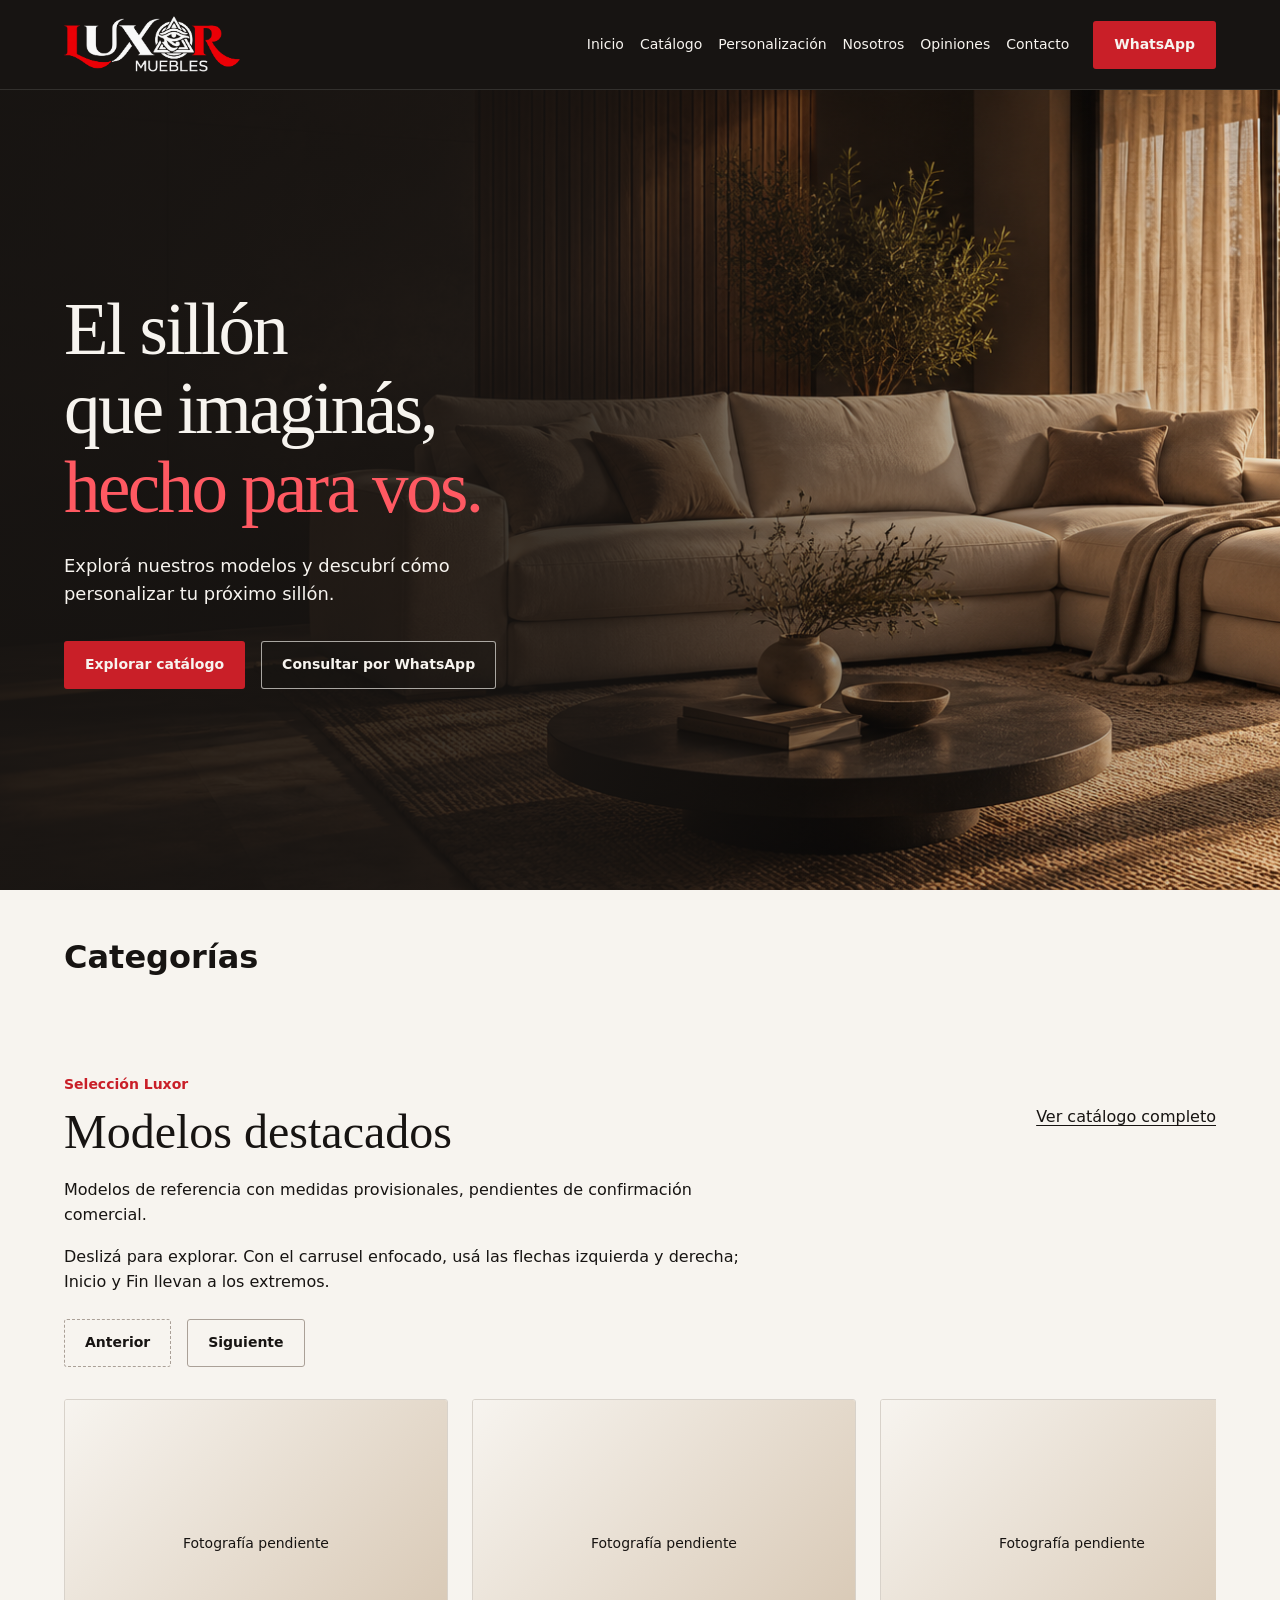
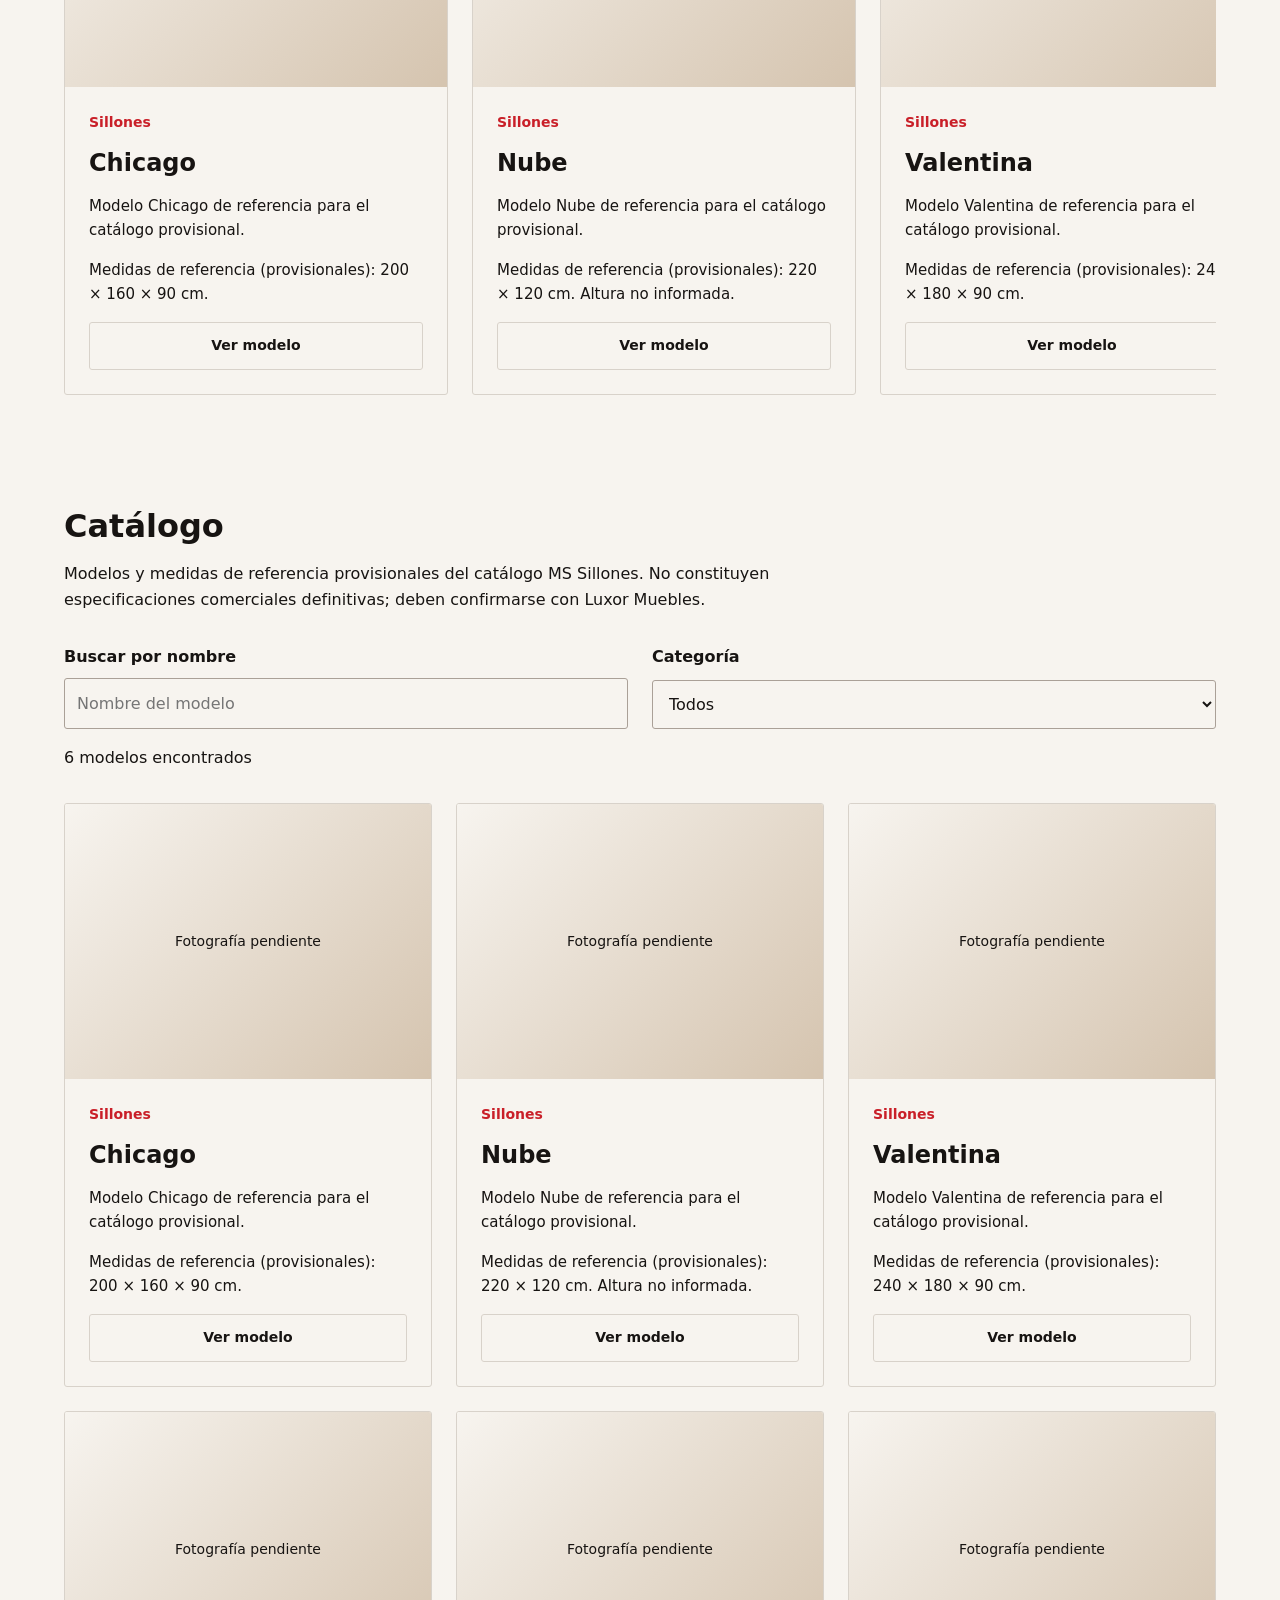
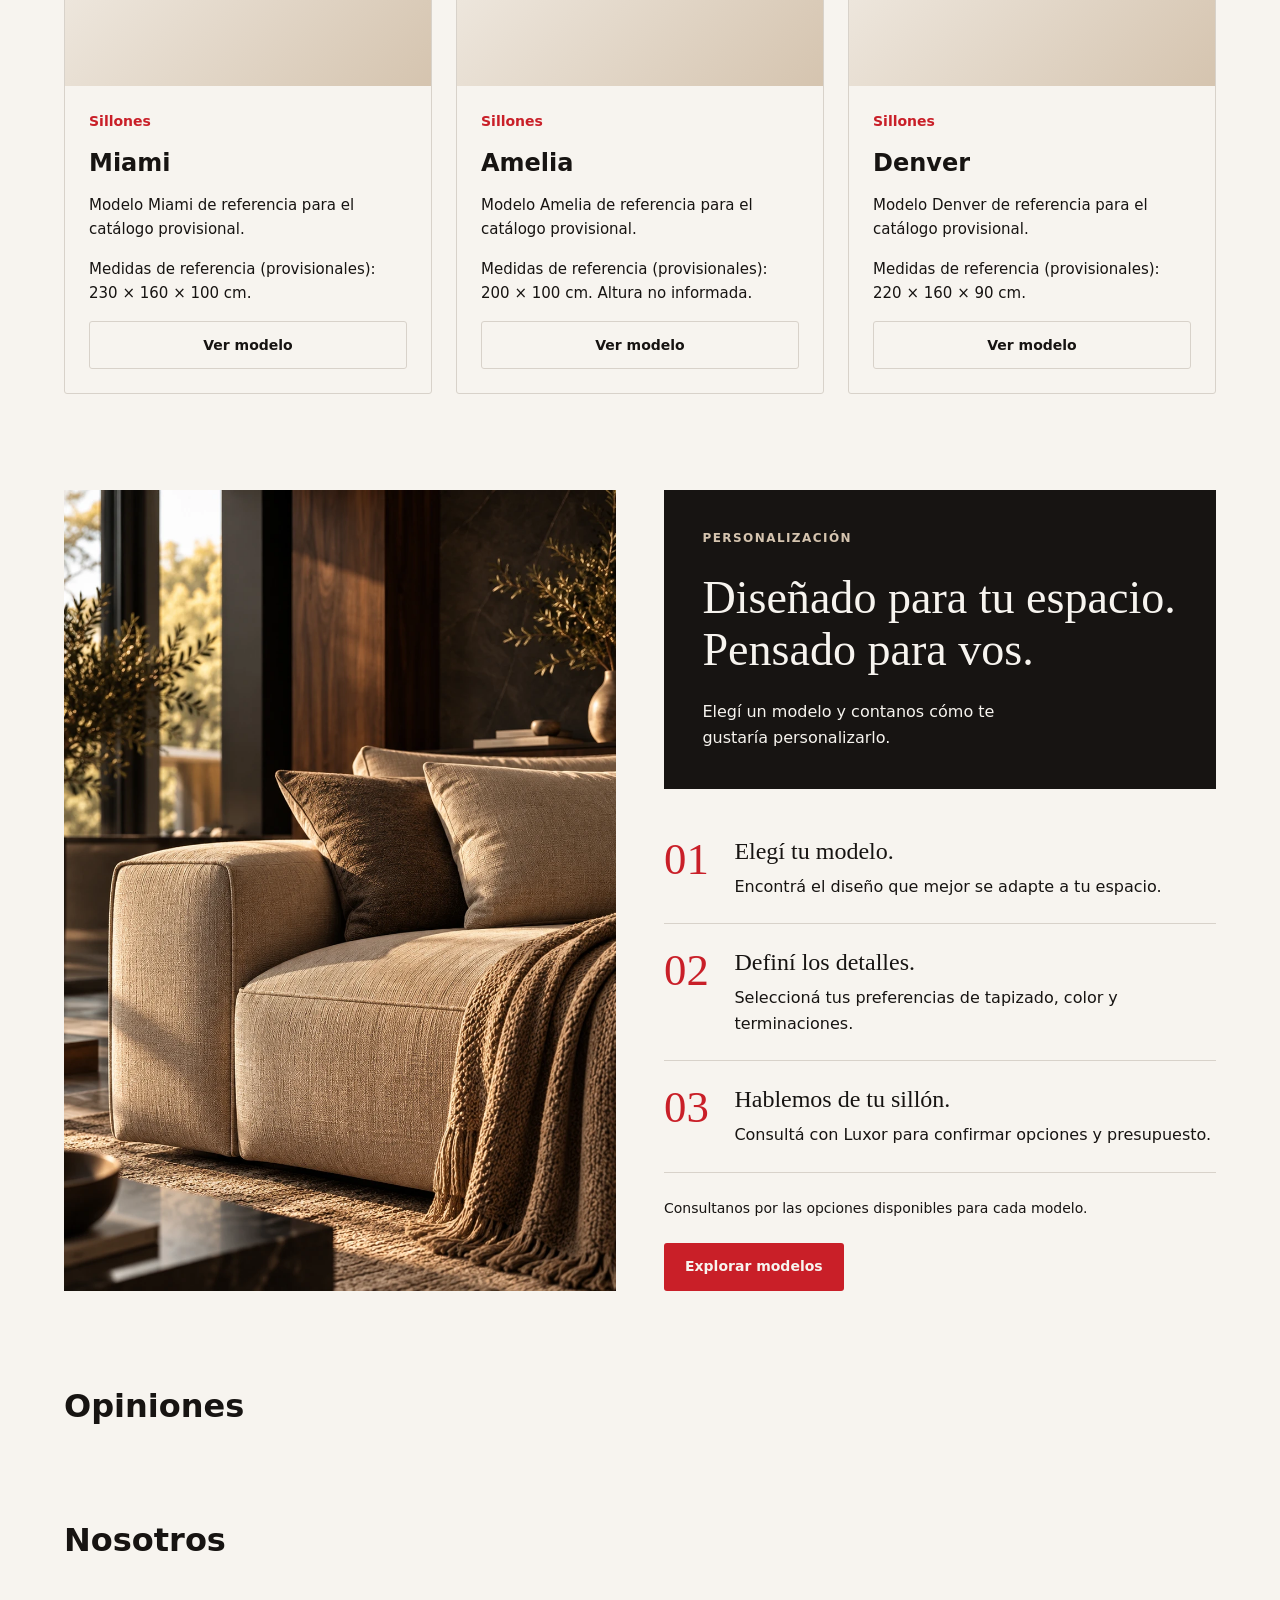
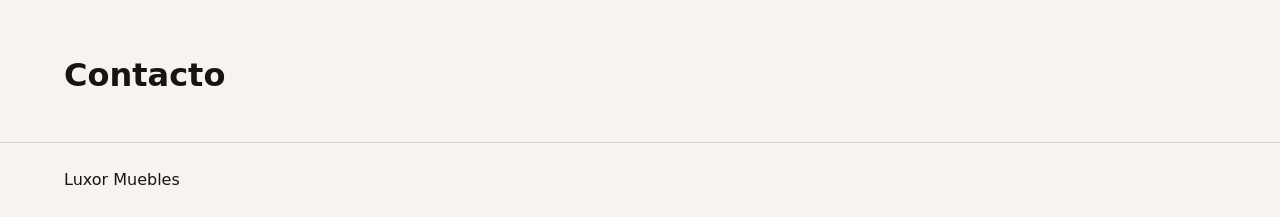
==== index.html @ 13997c35 "orden de carpetas y modificación de readme" ====
<!doctype html>
<html lang="es-AR">
  <head>
    <meta charset="UTF-8">
    <meta name="viewport" content="width=device-width, initial-scale=1.0">
    <meta name="description" content="Luxor Muebles, negocio argentino de sillones personalizados.">
    <meta name="color-scheme" content="light">
    <title>Luxor Muebles | Sillones personalizados</title>
    <link rel="stylesheet" href="./css/styles.css">
    <script type="module" src="./js/main.js"></script>
  </head>
  <body>
    <a class="skip-link" href="#contenido">Saltar al contenido</a>
    <header class="site-header">
      <div class="container header-inner">
        <a class="brand" href="#inicio"><img class="brand-logo" src="./assets/images/luxor-logo-fondo-oscuro.png" alt="Luxor Muebles" width="2118" height="689"></a>
        <button class="menu-toggle" type="button" aria-expanded="false" aria-controls="navegacion" aria-label="Abrir menú" hidden>
          <span class="menu-toggle-icon" aria-hidden="true"><span></span><span></span><span></span></span>
        </button>
        <nav id="navegacion" class="site-nav" aria-label="Navegación principal">
          <ul class="nav-list">
            <li><a href="#inicio">Inicio</a></li>
            <li><a href="#modelos">Catálogo</a></li>
            <li><a href="#personalizacion">Personalización</a></li>
            <li><a href="#nosotros">Nosotros</a></li>
            <li><a href="#opiniones">Opiniones</a></li>
            <li><a href="#contacto">Contacto</a></li>
          </ul>
          <a class="button header-whatsapp" data-whatsapp target="_blank" rel="noopener noreferrer" aria-label="Consultar por WhatsApp (abre en otra pestaña)" hidden>WhatsApp</a>
        </nav>
      </div>
    </header>
    <main id="contenido" tabindex="-1">
      <section id="inicio" class="hero" aria-labelledby="titulo-inicio">
        <!-- Ambientación ilustrativa generada con IA; no representa un modelo comercial específico. -->
        <div class="container hero-content">
          <h1 id="titulo-inicio">El sillón que imaginás, <span>hecho para vos.</span></h1>
          <p class="hero-description">Explorá nuestros modelos y descubrí cómo personalizar tu próximo sillón.</p>
          <div class="hero-actions">
            <a class="button button-primary" href="#modelos">Explorar catálogo</a>
            <a class="button button-secondary" data-whatsapp target="_blank" rel="noopener noreferrer" aria-label="Consultar por WhatsApp (abre en otra pestaña)" hidden>Consultar por WhatsApp</a>
          </div>
        </div>
      </section>
      <section id="categorias" class="container" aria-labelledby="titulo-categorias">
        <h2 id="titulo-categorias">Categorías</h2>
      </section>
      <section id="destacados" class="container featured" aria-labelledby="titulo-destacados">
        <div class="featured-heading">
          <div>
            <p class="product-category">Selección Luxor</p>
            <h2 id="titulo-destacados">Modelos destacados</h2>
          </div>
          <a href="#modelos">Ver catálogo completo</a>
        </div>
        <p class="catalogue-note">Modelos de referencia con medidas provisionales, pendientes de confirmación comercial.</p>
        <p id="destacados-ayuda" class="catalogue-note">Deslizá para explorar. Con el carrusel enfocado, usá las flechas izquierda y derecha; Inicio y Fin llevan a los extremos.</p>
        <div id="controles-destacados" class="carousel-controls" hidden>
          <button id="destacados-anterior" class="button carousel-button" type="button" aria-label="Ver destacados anteriores" aria-controls="lista-destacados">Anterior</button>
          <button id="destacados-siguiente" class="button carousel-button" type="button" aria-label="Ver destacados siguientes" aria-controls="lista-destacados">Siguiente</button>
        </div>
        <ul id="lista-destacados" class="featured-track" aria-label="Modelos destacados" aria-describedby="destacados-ayuda" tabindex="0"></ul>
        <noscript><p>Activá JavaScript para visualizar los modelos destacados.</p></noscript>
      </section>
      <section id="modelos" class="container" aria-labelledby="titulo-modelos">
        <h2 id="titulo-modelos">Catálogo</h2>
        <p id="catalogo-nota" class="catalogue-note">Modelos y medidas de referencia provisionales del catálogo MS Sillones. No constituyen especificaciones comerciales definitivas; deben confirmarse con Luxor Muebles.</p>
        <div id="catalogo-controles" class="catalogue-controls" hidden>
          <div class="catalogue-field">
            <label for="buscar-productos">Buscar por nombre</label>
            <input id="buscar-productos" type="search" placeholder="Nombre del modelo" aria-controls="lista-productos">
          </div>
          <div class="catalogue-field">
            <label for="categoria-productos">Categoría</label>
            <select id="categoria-productos" aria-controls="lista-productos"><option value="">Todos</option></select>
          </div>
        </div>
        <p id="catalogo-cantidad" class="catalogue-note" hidden></p>
        <p id="catalogo-anuncio" class="visually-hidden" role="status" aria-live="polite" aria-atomic="true"></p>
        <ul id="lista-productos" class="product-grid" aria-label="Catálogo de modelos" aria-describedby="catalogo-nota"></ul>
        <p id="catalogo-vacio" class="catalogue-note" hidden>No encontramos modelos con esa búsqueda y categoría. Probá otro nombre o seleccioná Todos.</p>
        <noscript><p>Para visualizar los modelos, activá JavaScript. Podés consultar desde la sección <a href="#contacto">Contacto</a>.</p></noscript>
      </section>
      <section id="personalizacion" class="container personalization-editorial" aria-labelledby="titulo-personalizacion">
        <div class="personalization-intro">
          <div class="personalization-heading">
          <p class="personalization-label">PERSONALIZACIÓN</p>
          <h2 id="titulo-personalizacion">Diseñado para tu espacio. Pensado para vos.</h2>
          <p class="personalization-description">Elegí un modelo y contanos cómo te gustaría personalizarlo.</p>
          </div>
          <div class="personalization-visual">
            <img src="./assets/images/marca/personalizacion-editorial.webp" alt="Detalle ilustrativo de un sillón beige con tapizado texturado en un ambiente cálido" width="1086" height="1448" loading="lazy" decoding="async">
          </div>
        </div>
        <div class="personalization-copy">
          <ol class="personalization-steps">
            <li>
              <span class="personalization-number" aria-hidden="true">01</span>
              <div><h3>Elegí tu modelo.</h3><p>Encontrá el diseño que mejor se adapte a tu espacio.</p></div>
            </li>
            <li>
              <span class="personalization-number" aria-hidden="true">02</span>
              <div><h3>Definí los detalles.</h3><p>Seleccioná tus preferencias de tapizado, color y terminaciones.</p></div>
            </li>
            <li>
              <span class="personalization-number" aria-hidden="true">03</span>
              <div><h3>Hablemos de tu sillón.</h3><p>Consultá con Luxor para confirmar opciones y presupuesto.</p></div>
            </li>
          </ol>
          <p class="personalization-note">Consultanos por las opciones disponibles para cada modelo.</p>
          <a class="button button-primary" href="#modelos">Explorar modelos</a>
        </div>
      </section>
      <section id="opiniones" class="container" aria-labelledby="titulo-opiniones">
        <h2 id="titulo-opiniones">Opiniones</h2>
      </section>
      <section id="nosotros" class="container" aria-labelledby="titulo-nosotros">
        <h2 id="titulo-nosotros">Nosotros</h2>
      </section>
      <section id="contacto" class="container" aria-labelledby="titulo-contacto">
        <h2 id="titulo-contacto">Contacto</h2>
      </section>
    </main>
    <footer class="site-footer">
      <div class="container"><p>Luxor Muebles</p></div>
    </footer>
  </body>
</html>
---- css/styles.css ----
/* 1. Variables y base global */
:root {
  --color-charcoal: #171412;
  --color-warm-white: #f7f4ef;
  --color-accent: #c91f28;
  --color-beige: #d5c4af;
  --color-warm-gray: #aaa097;
  --color-accent-hover: #a81820;
  --color-accent-on-dark: #ff5962;
  --color-border: #d8d2ca;
  --font-body: system-ui, -apple-system, BlinkMacSystemFont, "Segoe UI", sans-serif;
  --font-heading: var(--font-body);
  --font-hero: Georgia, "Times New Roman", serif;
  --header-height: 5rem; /* JavaScript actualiza este valor con la altura real. */
  /* Ambientación editorial generada con IA, exclusiva del hero. */
  --hero-image: url("../assets/images/hero/hero-luxor-original.png");
  --space-1: 0.5rem;
  --space-2: 1rem;
  --space-3: 1.5rem;
  --space-4: 2rem;
  --space-5: 3rem;
  --content-width: 72rem;
}

*,
*::before,
*::after {
  box-sizing: border-box;
}

body,
h1,
h2,
h3,
p,
ul,
ol {
  margin: 0;
}

body {
  min-width: 0;
  background: var(--color-warm-white);
  color: var(--color-charcoal);
  font-family: var(--font-body);
  line-height: 1.6;
  overflow-wrap: break-word;
}

img,
svg,
video {
  display: block;
  max-width: 100%;
  height: auto;
}

button,
input,
select,
textarea {
  font: inherit;
}

a {
  color: inherit;
  text-underline-offset: 0.2em;
}

a:hover {
  color: var(--color-accent);
}

:focus-visible {
  outline: 3px solid var(--color-accent);
  outline-offset: 4px;
}

h1,
h2,
h3 {
  font-family: var(--font-heading);
  line-height: 1.2;
}

h1 {
  font-size: clamp(2rem, 5vw, 3rem);
}

h2 {
  font-size: clamp(1.5rem, 3vw, 2rem);
}

.container {
  width: min(100% - var(--space-4), var(--content-width));
  margin-inline: auto;
}

/* 2. Secciones provisionales y accesibilidad */
main > section {
  padding-block: var(--space-4);
  scroll-margin-top: calc(var(--header-height) + var(--space-2));
}

main {
  scroll-margin-top: calc(var(--header-height) + var(--space-2));
}

.site-footer {
  padding-block: var(--space-3);
  border-top: 1px solid var(--color-border);
}

.skip-link {
  position: fixed;
  top: var(--space-2);
  left: var(--space-2);
  z-index: 30;
  padding: var(--space-1) var(--space-2);
  background: var(--color-warm-white);
  transform: translateY(-200%);
}

.skip-link:focus {
  transform: translateY(0);
}

@media (min-width: 48rem) {
  main > section {
    padding-block: var(--space-5);
  }
}

/* 3. Header y navegación: móvil primero */
[hidden] {
  display: none !important;
}

.site-header {
  position: relative;
  top: 0;
  z-index: 20;
  background: var(--color-charcoal);
  color: var(--color-warm-white);
  border-bottom: 1px solid rgb(247 244 239 / 12%);
  transition: box-shadow 180ms ease;
}

.site-header.menu-ready {
  position: sticky;
}

.site-header.is-scrolled {
  box-shadow: 0 8px 24px rgb(0 0 0 / 25%);
}

.header-inner {
  display: flex;
  flex-wrap: wrap;
  align-items: center;
  justify-content: space-between;
  gap: var(--space-2);
  padding-block: var(--space-2);
  /* La medida real incluye el borde del header: no reutilizarla aquí
     para evitar que cada medición aumente la altura de nuevo. */
  min-height: 5rem;
}

.brand {
  display: inline-flex;
  align-items: center;
  flex-shrink: 0;
  max-width: 100%;
  min-height: 48px;
  text-decoration: none;
}

.brand-logo {
  width: 152px;
  max-width: 100%;
  height: auto;
}

.site-header a:hover {
  color: var(--color-beige);
}

.site-header :focus-visible,
.hero :focus-visible {
  outline-color: var(--color-warm-white);
}

.menu-toggle {
  flex-shrink: 0;
  display: grid;
  place-items: center;
  width: 48px;
  height: 48px;
  padding: 12px;
  background: transparent;
  color: inherit;
  border: 1px solid rgb(247 244 239 / 35%);
  border-radius: 3px;
  cursor: pointer;
}

.menu-toggle-icon {
  display: grid;
  gap: 5px;
  width: 22px;
}

.menu-toggle-icon span {
  height: 2px;
  background: currentColor;
  transition: transform 180ms ease, opacity 180ms ease;
}

.menu-toggle[aria-expanded="true"] .menu-toggle-icon span:first-child {
  transform: translateY(7px) rotate(45deg);
}

.menu-toggle[aria-expanded="true"] .menu-toggle-icon span:nth-child(2) {
  opacity: 0;
}

.menu-toggle[aria-expanded="true"] .menu-toggle-icon span:last-child {
  transform: translateY(-7px) rotate(-45deg);
}

.site-nav {
  width: 100%;
  padding-bottom: var(--space-2);
}

.nav-list {
  display: grid;
  list-style: none;
  padding: 0;
}

.nav-list a {
  display: block;
  padding: 12px 0;
  font-size: 0.875rem;
  text-decoration: none;
  transition: color 180ms ease;
}

.site-header.menu-ready .site-nav {
  position: absolute;
  top: 100%;
  left: 0;
  width: 100%;
  max-height: calc(100dvh - var(--header-height));
  overflow-y: auto;
  overscroll-behavior: contain;
  padding: var(--space-2);
  background: var(--color-charcoal);
  border-bottom: 1px solid rgb(247 244 239 / 20%);
  box-shadow: 0 16px 24px rgb(0 0 0 / 25%);
}

/* 4. Botones compartidos por header y hero */
.button {
  display: inline-flex;
  justify-content: center;
  align-items: center;
  min-height: 48px;
  padding: 12px 20px;
  border: 1px solid transparent;
  border-radius: 3px;
  font-size: 0.875rem;
  font-weight: 600;
  line-height: 1.4;
  text-align: center;
  text-decoration: none;
  transition: background-color 180ms ease, border-color 180ms ease, color 180ms ease;
}

.button-primary,
.header-whatsapp {
  background: var(--color-accent);
  color: var(--color-warm-white);
}

.button-primary:hover,
.site-header .header-whatsapp:hover {
  background: var(--color-accent-hover);
  color: var(--color-warm-white);
}

.button-secondary {
  background: rgb(23 20 18 / 45%);
  border-color: rgb(247 244 239 / 65%);
  color: var(--color-warm-white);
}

.button-secondary:hover {
  background: var(--color-warm-white);
  color: var(--color-charcoal);
}

.header-whatsapp {
  margin-top: var(--space-2);
}

/* 5. Hero editorial: texto sobre carbón y ambientación inferior en móvil */
main > .hero {
  display: flex;
  align-items: center;
  min-height: 0;
  padding-block: var(--space-5);
  padding-bottom: calc(var(--space-5) + 12rem);
  background-color: var(--color-charcoal);
  background-image:
    linear-gradient(180deg, var(--color-charcoal) 0%, var(--color-charcoal) calc(100% - 12rem), rgb(23 20 18 / 15%) 100%),
    var(--hero-image),
    radial-gradient(ellipse at 85% 40%, var(--color-beige) 0%, #6d5c4b 35%, var(--color-charcoal) 75%);
  background-size: cover, auto 12rem, cover;
  background-position: center, 75% bottom, center;
  background-repeat: no-repeat;
  color: var(--color-warm-white);
}

.hero-content {
  animation: hero-appear 600ms ease-out both;
}

.hero h1 {
  max-width: 13ch;
  font-family: var(--font-hero);
  font-weight: 400;
  font-size: clamp(2.65rem, 5.7vw, 5.2rem);
  line-height: 1.08;
  letter-spacing: -0.035em;
  text-wrap: balance;
}

.hero h1 span {
  display: block;
  /* Variante roja más luminosa para el contraste del texto sobre carbón. */
  color: var(--color-accent-on-dark);
}

.hero-description {
  max-width: 43ch;
  margin-top: var(--space-3);
  font-size: clamp(1rem, 1.4vw, 1.125rem);
  color: var(--color-warm-white);
}

.hero-actions {
  display: flex;
  flex-direction: column;
  align-items: stretch;
  gap: var(--space-2);
  margin-top: var(--space-4);
  max-width: 32rem;
}

@keyframes hero-appear {
  from { opacity: 0; transform: translateY(12px); }
  to { opacity: 1; transform: translateY(0); }
}

/* 6. Adaptaciones de header y hero */
@media (min-width: 40rem) {
  main > .hero {
    min-height: min(50rem, calc(100svh - var(--header-height)));
    padding-block: clamp(4rem, 10vw, 8rem);
    background-image:
      linear-gradient(90deg, rgb(23 20 18 / 92%) 0%, rgb(23 20 18 / 82%) 46%, rgb(23 20 18 / 45%) 65%, rgb(23 20 18 / 8%) 100%),
      var(--hero-image),
      radial-gradient(ellipse at 85% 40%, var(--color-beige) 0%, #6d5c4b 35%, var(--color-charcoal) 75%);
    background-size: cover;
    background-position: center, 65% center, center;
  }

  .hero-actions {
    flex-direction: row;
    flex-wrap: wrap;
  }
}

@media (min-width: 64rem) {
  .brand-logo {
    width: 176px;
  }

  .header-inner {
    flex-wrap: nowrap;
    gap: var(--space-3);
  }

  .menu-toggle {
    display: none;
  }

  .site-nav,
  .site-header.menu-ready .site-nav {
    position: static;
    display: flex;
    align-items: center;
    justify-content: flex-end;
    flex: 1;
    flex-wrap: wrap;
    min-width: 0;
    gap: var(--space-3);
    width: auto;
    max-height: none;
    padding: 0;
    overflow: visible;
    border: 0;
    box-shadow: none;
  }

  .nav-list {
    display: flex;
    flex-wrap: wrap;
    gap: var(--space-2);
  }

  .nav-list a {
    white-space: nowrap;
  }

  .header-whatsapp {
    margin: 0;
  }
}

/* 7. Catálogo provisional */
.catalogue-note {
  max-width: 70ch;
  margin-top: var(--space-2);
}

.product-grid {
  display: grid;
  grid-template-columns: minmax(0, 1fr);
  gap: var(--space-3);
  margin-top: var(--space-4);
  padding: 0;
  list-style: none;
}

.product-grid > li {
  min-width: 0;
}

.product-card {
  height: 100%;
  display: flex;
  flex-direction: column;
  border: 1px solid var(--color-border);
  border-radius: 3px;
  overflow: hidden;
  transition: border-color 180ms ease;
}

.product-card:hover {
  border-color: var(--color-warm-gray);
}

.product-placeholder {
  display: grid;
  place-items: center;
  aspect-ratio: 4 / 3;
  padding: var(--space-2);
  background: linear-gradient(135deg, var(--color-warm-white), var(--color-beige));
  color: var(--color-charcoal);
  font-size: 0.875rem;
  text-align: center;
}

.product-media {
  position: relative;
  aspect-ratio: 4 / 3;
  background: var(--color-warm-white);
}

.product-photo {
  position: absolute;
  inset: 0;
  width: 100%;
  height: 100%;
  object-fit: contain;
  opacity: 0;
}

.product-photo.is-loaded,
.gallery-photo.is-loaded {
  opacity: 1;
}

.product-content {
  display: flex;
  flex: 1;
  flex-direction: column;
  align-items: flex-start;
  gap: var(--space-2);
  padding: var(--space-3);
}

.product-category {
  color: var(--color-accent);
  font-size: 0.875rem;
  font-weight: 600;
}

.product-content h3 {
  font-size: clamp(1.25rem, 2vw, 1.5rem);
}

.product-description,
.product-measurements {
  font-size: 0.9375rem;
}

.product-action {
  width: 100%;
  margin-top: auto;
  color: var(--color-charcoal);
  background: transparent;
  border-color: var(--color-border);
}

.product-action:hover {
  background: var(--color-charcoal);
  color: var(--color-warm-white);
}

@media (min-width: 48rem) {
  .product-grid {
    grid-template-columns: repeat(2, minmax(0, 1fr));
  }
}

@media (min-width: 64rem) {
  .product-grid {
    grid-template-columns: repeat(3, minmax(0, 1fr));
  }
}

/* 8. Exploración del catálogo y selección editorial */
.visually-hidden {
  position: absolute;
  width: 1px;
  height: 1px;
  padding: 0;
  margin: -1px;
  overflow: hidden;
  clip-path: inset(50%);
  white-space: nowrap;
  border: 0;
}

.catalogue-controls {
  display: flex;
  flex-wrap: wrap;
  gap: var(--space-3);
  margin-top: var(--space-4);
}

.catalogue-field {
  display: grid;
  gap: var(--space-1);
  flex: 1 1 16rem;
  min-width: 0;
}

.catalogue-field label {
  font-weight: 600;
}

.catalogue-field input,
.catalogue-field select {
  width: 100%;
  min-width: 0;
  min-height: 48px;
  padding: 12px;
  color: var(--color-charcoal);
  background: var(--color-warm-white);
  border: 1px solid var(--color-warm-gray);
  border-radius: 3px;
}

.featured-heading {
  display: flex;
  flex-wrap: wrap;
  justify-content: space-between;
  align-items: center;
  gap: var(--space-2);
}

.featured-heading h2 {
  margin-top: var(--space-1);
  font-family: var(--font-hero);
  font-weight: 400;
  font-size: clamp(2rem, 4vw, 3rem);
}

.featured-heading > a {
  display: inline-flex;
  align-items: center;
  min-height: 48px;
}

.carousel-controls {
  display: flex;
  flex-wrap: wrap;
  gap: var(--space-2);
  margin-top: var(--space-3);
}

.carousel-button {
  color: var(--color-charcoal);
  background: var(--color-warm-white);
  border-color: var(--color-warm-gray);
  cursor: pointer;
}

.carousel-button:hover:not([aria-disabled="true"]) {
  color: var(--color-warm-white);
  background: var(--color-charcoal);
}

.carousel-button[aria-disabled="true"] {
  border-style: dashed;
  cursor: not-allowed;
}

.featured-track {
  display: grid;
  grid-auto-flow: column;
  grid-auto-columns: min(85%, 24rem);
  gap: var(--space-3);
  margin-top: var(--space-3);
  padding: var(--space-1) 0 var(--space-2);
  list-style: none;
  overflow-x: auto;
  overscroll-behavior-x: contain;
  scroll-snap-type: x mandatory;
}

.featured-track > li {
  min-width: 0;
  scroll-snap-align: start;
}

/* 9. Ficha reutilizable de producto */
.product-page {
  padding-block: var(--space-5);
}

.product-page > h1 {
  font-family: var(--font-hero);
  font-weight: 400;
  margin-bottom: var(--space-4);
}

.product-detail-layout {
  display: grid;
  gap: var(--space-4);
}

.product-gallery,
.product-detail-info {
  min-width: 0;
}

.product-detail-info {
  display: flex;
  flex-direction: column;
  align-items: flex-start;
  gap: var(--space-3);
}

.gallery-main > img {
  width: 100%;
  aspect-ratio: 4 / 3;
  object-fit: contain;
  background: var(--color-beige);
}

.gallery-main {
  aspect-ratio: 4 / 3;
  background: var(--color-beige);
}

.gallery-photo {
  opacity: 0;
}

.gallery-thumbnail img {
  width: 100%;
  aspect-ratio: 4 / 3;
  object-fit: contain;
}

.gallery-thumbnails {
  display: flex;
  flex-wrap: wrap;
  gap: var(--space-2);
  margin-top: var(--space-2);
}

.gallery-thumbnail {
  width: 5rem;
  min-height: 48px;
  padding: 4px;
  border: 2px solid var(--color-border);
  background: var(--color-warm-white);
  color: var(--color-charcoal);
  cursor: pointer;
}

.gallery-thumbnail[aria-pressed="true"] {
  border-color: var(--color-accent);
}

.product-detail-section {
  padding-block: var(--space-4);
  scroll-margin-top: var(--space-2);
}

.detail-contact,
.detail-back {
  margin-top: var(--space-3);
}

.detail-back {
  display: inline-flex;
  align-items: center;
  min-height: 48px;
}

@media (min-width: 64rem) {
  .product-detail-layout {
    grid-template-columns: minmax(0, 1.2fr) minmax(0, 1fr);
  }
}

/* 10. Preferencias para consulta */
.preferences-form,
.preferences-controls {
  display: grid;
  gap: var(--space-3);
}

.preferences-form {
  margin-top: var(--space-3);
  justify-items: start;
}

.preferences-controls {
  width: 100%;
}

.preferences-controls fieldset {
  min-width: 0;
  margin: 0;
  padding: var(--space-2);
  border: 1px solid var(--color-border);
}

.preferences-controls legend {
  padding-inline: var(--space-1);
  font-weight: 600;
}

.preference-option {
  display: flex;
  align-items: center;
  gap: var(--space-1);
  min-height: 48px;
  margin-block: var(--space-1);
  padding: var(--space-1);
  border: 1px solid var(--color-border);
  cursor: pointer;
}

.preference-option input {
  flex-shrink: 0;
  width: 20px;
  height: 20px;
  accent-color: var(--color-accent);
}

.preference-option:has(input:checked) {
  border-color: var(--color-charcoal);
  border-width: 2px;
  font-weight: 600;
}

.selection-summary {
  padding: var(--space-3);
  margin-top: var(--space-3);
  border: 1px solid var(--color-border);
  background: linear-gradient(135deg, var(--color-warm-white), var(--color-beige));
}

.selection-summary dl {
  display: grid;
  gap: var(--space-1) var(--space-2);
  margin-bottom: 0;
}

.selection-summary dt {
  font-weight: 600;
}

.selection-summary dd {
  margin: 0 0 var(--space-1);
}

.query-label {
  display: block;
  margin-top: var(--space-3);
  font-weight: 600;
}

.query-text {
  display: block;
  width: 100%;
  min-height: 12rem;
  padding: var(--space-2);
  margin-block: var(--space-1) var(--space-2);
  border: 1px solid var(--color-warm-gray);
  color: var(--color-charcoal);
  background: var(--color-warm-white);
  resize: vertical;
}

@media (min-width: 64rem) {
  .preferences-controls {
    grid-template-columns: repeat(3, minmax(0, 1fr));
  }

  .selection-summary dl {
    grid-template-columns: max-content minmax(0, 1fr);
  }
}

.query-actions {
  display: flex;
  flex-wrap: wrap;
  gap: var(--space-2);
}

/* 11. Personalizaci?n editorial de la homepage */
.personalization-editorial {
  display: grid;
  grid-template-areas: "heading" "visual" "steps";
  gap: var(--space-4);
}

.personalization-intro {
  display: contents;
}

.personalization-heading {
  grid-area: heading;
  min-width: 0;
  padding: clamp(1.5rem, 3vw, 3rem);
  background: var(--color-charcoal);
  color: var(--color-warm-white);
}

.personalization-label {
  font-size: 0.75rem;
  font-weight: 600;
  letter-spacing: 0.12em;
  color: var(--color-beige);
}

.personalization-intro h2 {
  margin-top: var(--space-3);
  font-family: var(--font-hero);
  font-weight: 400;
  font-size: clamp(2rem, 3.6vw, 3.25rem);
  line-height: 1.12;
  text-wrap: balance;
}

.personalization-description {
  margin-top: var(--space-3);
  max-width: 35ch;
}

.personalization-visual {
  grid-area: visual;
  min-width: 0;
  aspect-ratio: 4 / 3;
  overflow: hidden;
  background: var(--color-charcoal);
}

.personalization-visual img {
  width: 100%;
  height: 100%;
  object-fit: cover;
  object-position: center 65%;
}

.personalization-copy {
  grid-area: steps;
  min-width: 0;
  align-self: center;
}

.personalization-steps {
  list-style: none;
  padding: 0;
  margin: 0;
}

.personalization-steps li {
  display: grid;
  grid-template-columns: max-content minmax(0, 1fr);
  align-items: start;
  gap: clamp(1rem, 2vw, 2rem);
  padding-block: var(--space-3);
  border-bottom: 1px solid var(--color-border);
}

.personalization-number {
  white-space: nowrap;
  overflow-wrap: normal;
  font-variant-numeric: tabular-nums;
  color: var(--color-accent);
  font-family: var(--font-hero);
  font-size: clamp(2rem, 3.5vw, 3rem);
  line-height: 1;
}

.personalization-steps h3 {
  font-family: var(--font-hero);
  font-weight: 400;
  font-size: 1.5rem;
  line-height: 1.2;
}

.personalization-steps p {
  margin-top: var(--space-1);
}

.personalization-note {
  margin-block: var(--space-3);
  font-size: 0.875rem;
}

.personalization-copy > .button {
  max-width: 100%;
}

@media (min-width: 64rem) {
  .personalization-editorial {
    grid-template-columns: minmax(0, 1fr) minmax(0, 1fr);
    grid-template-areas: "visual heading" "visual steps";
    gap: var(--space-3) var(--space-5);
  }

  .personalization-visual {
    aspect-ratio: auto;
    position: relative;
  }

  .personalization-visual img {
    position: absolute;
    inset: 0;
    object-position: center 60%;
  }
}

/* 12. Preferencia de movimiento reducido */
@media (prefers-reduced-motion: reduce) {
  *,
  *::before,
  *::after {
    animation: none !important;
    transition: none !important;
    scroll-behavior: auto !important;
  }
}
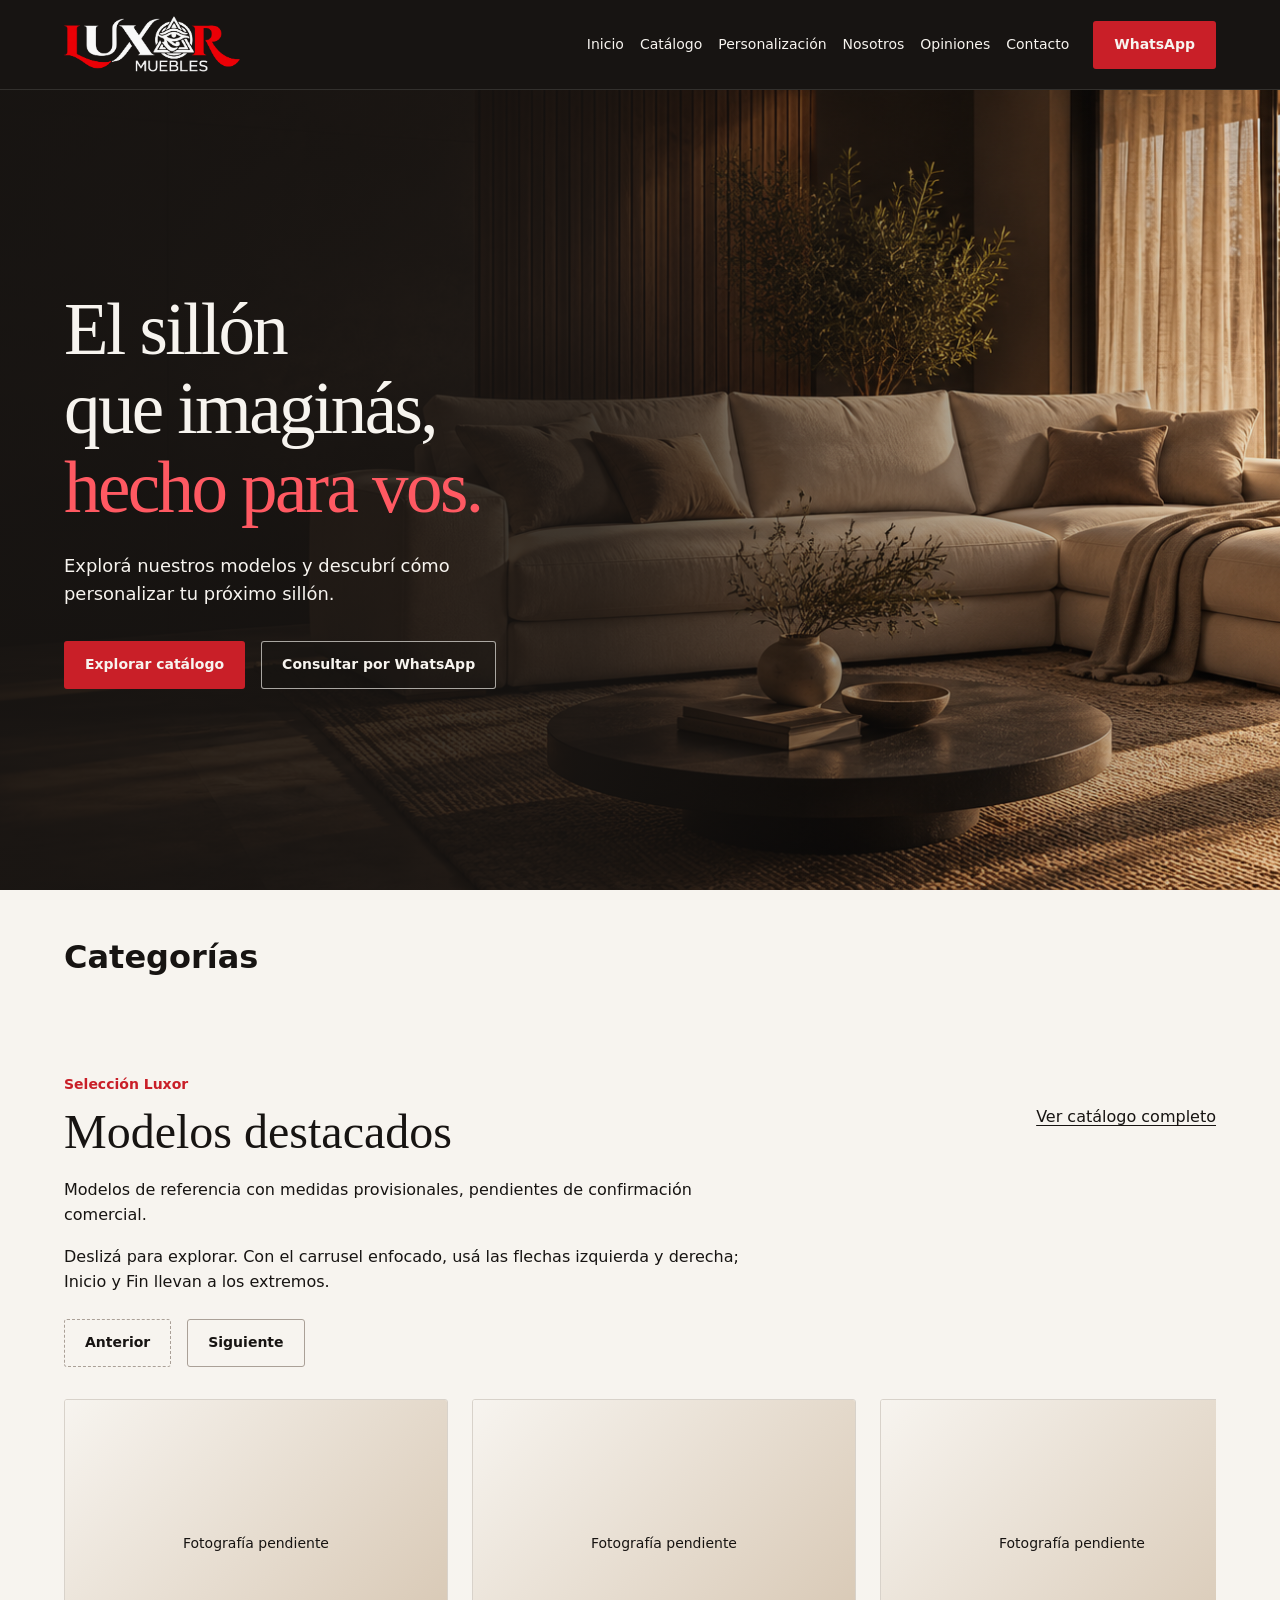
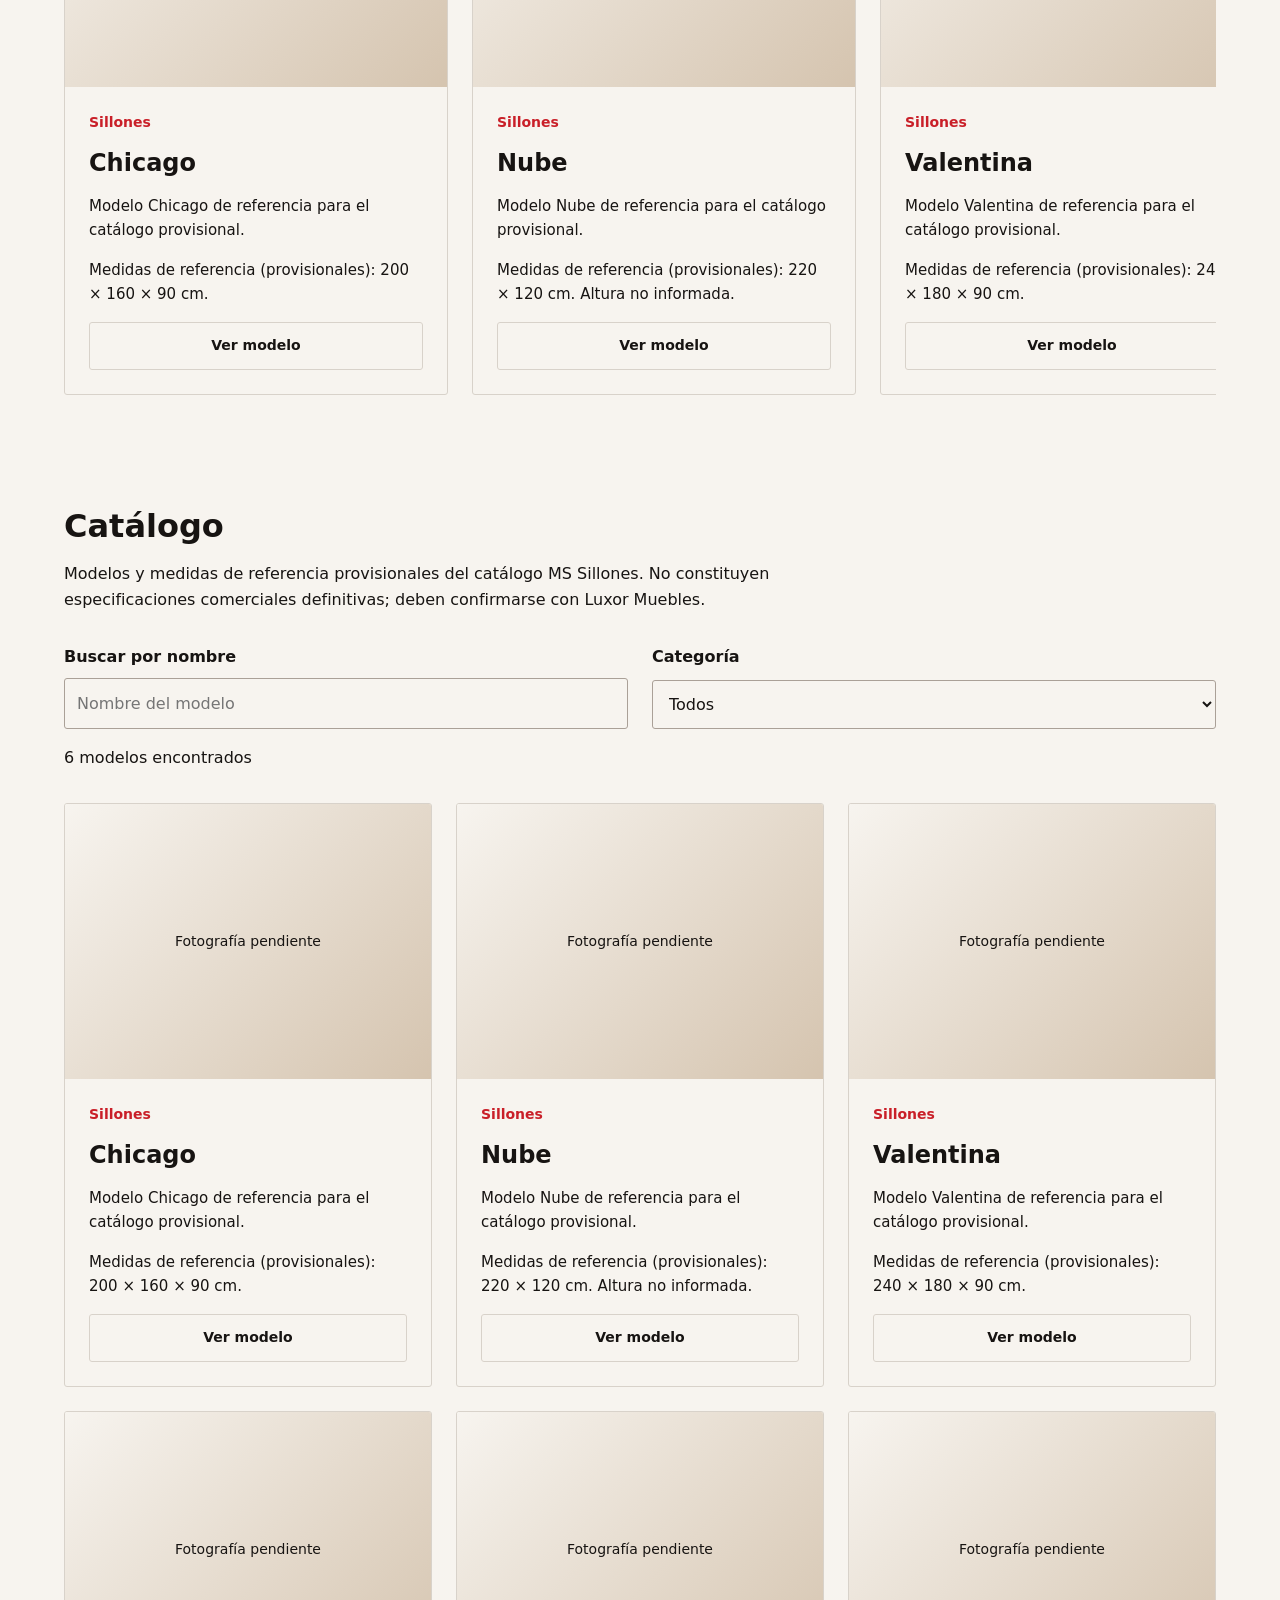
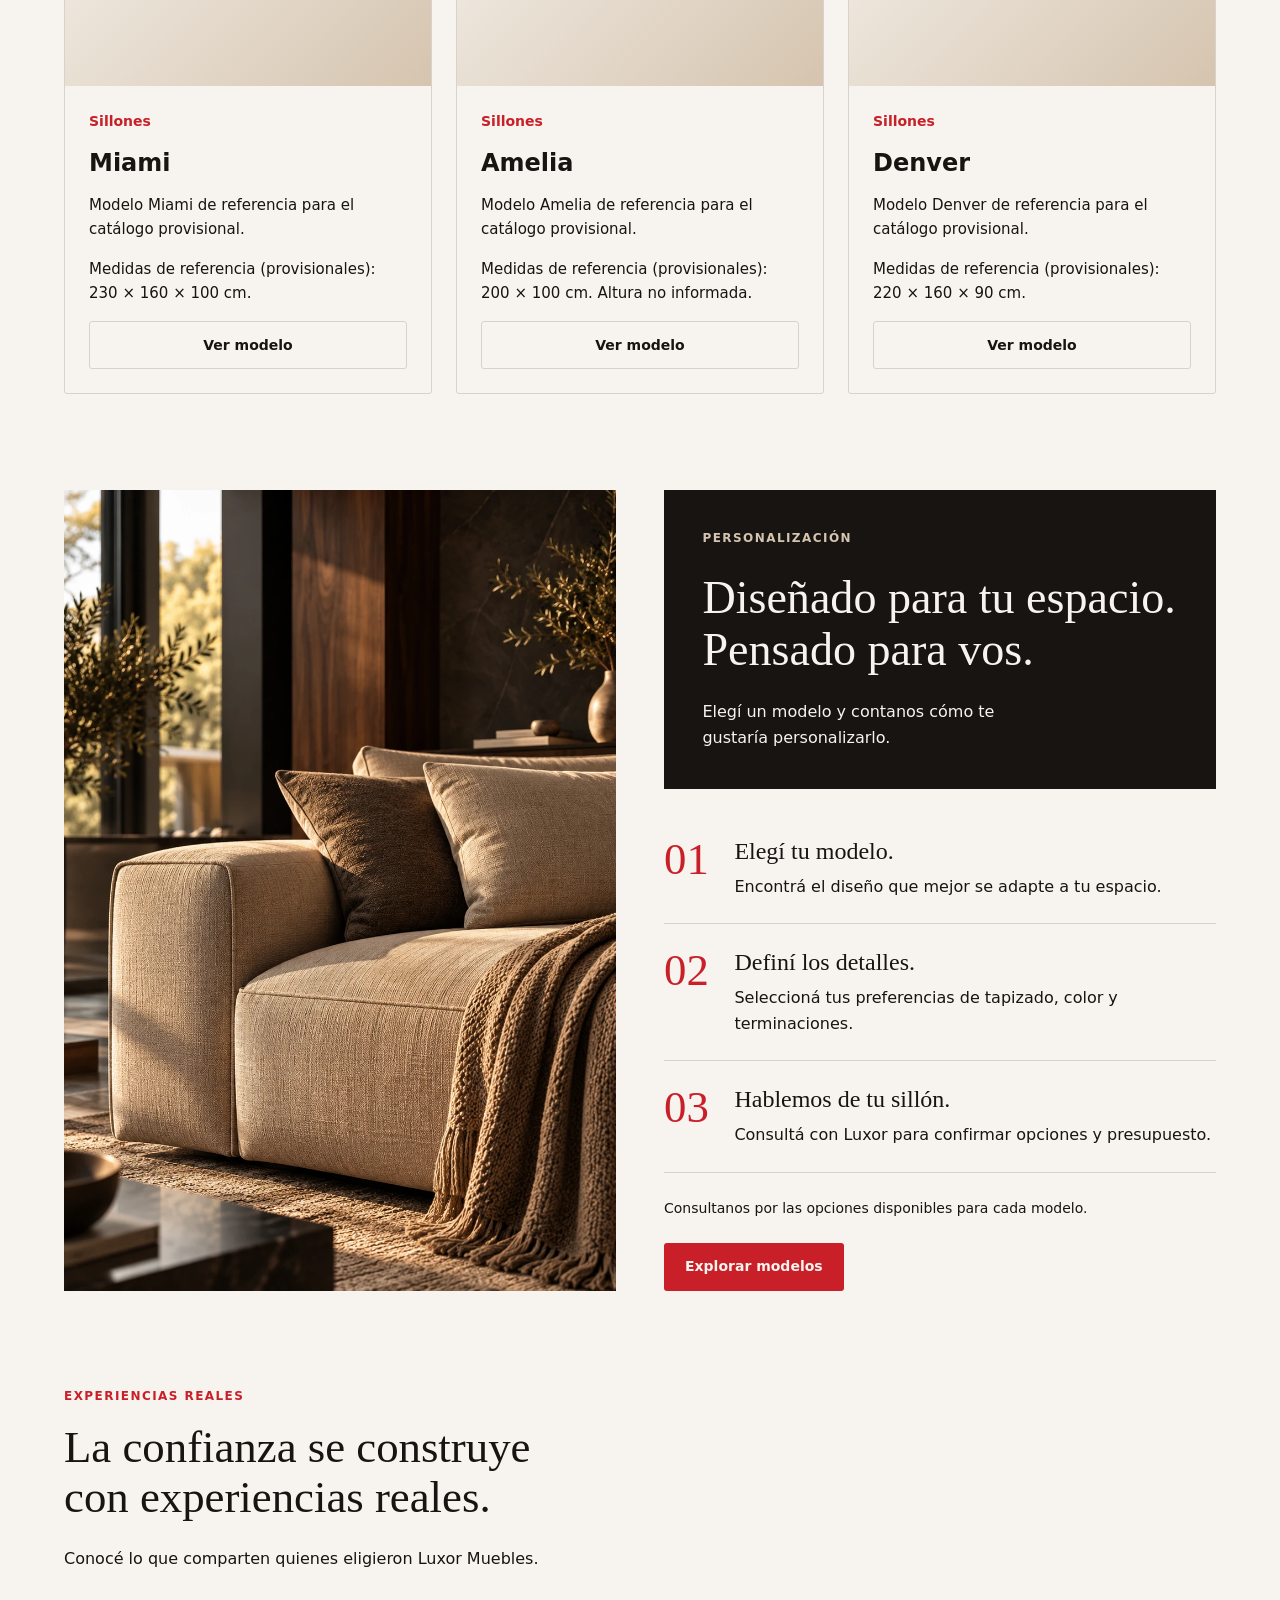
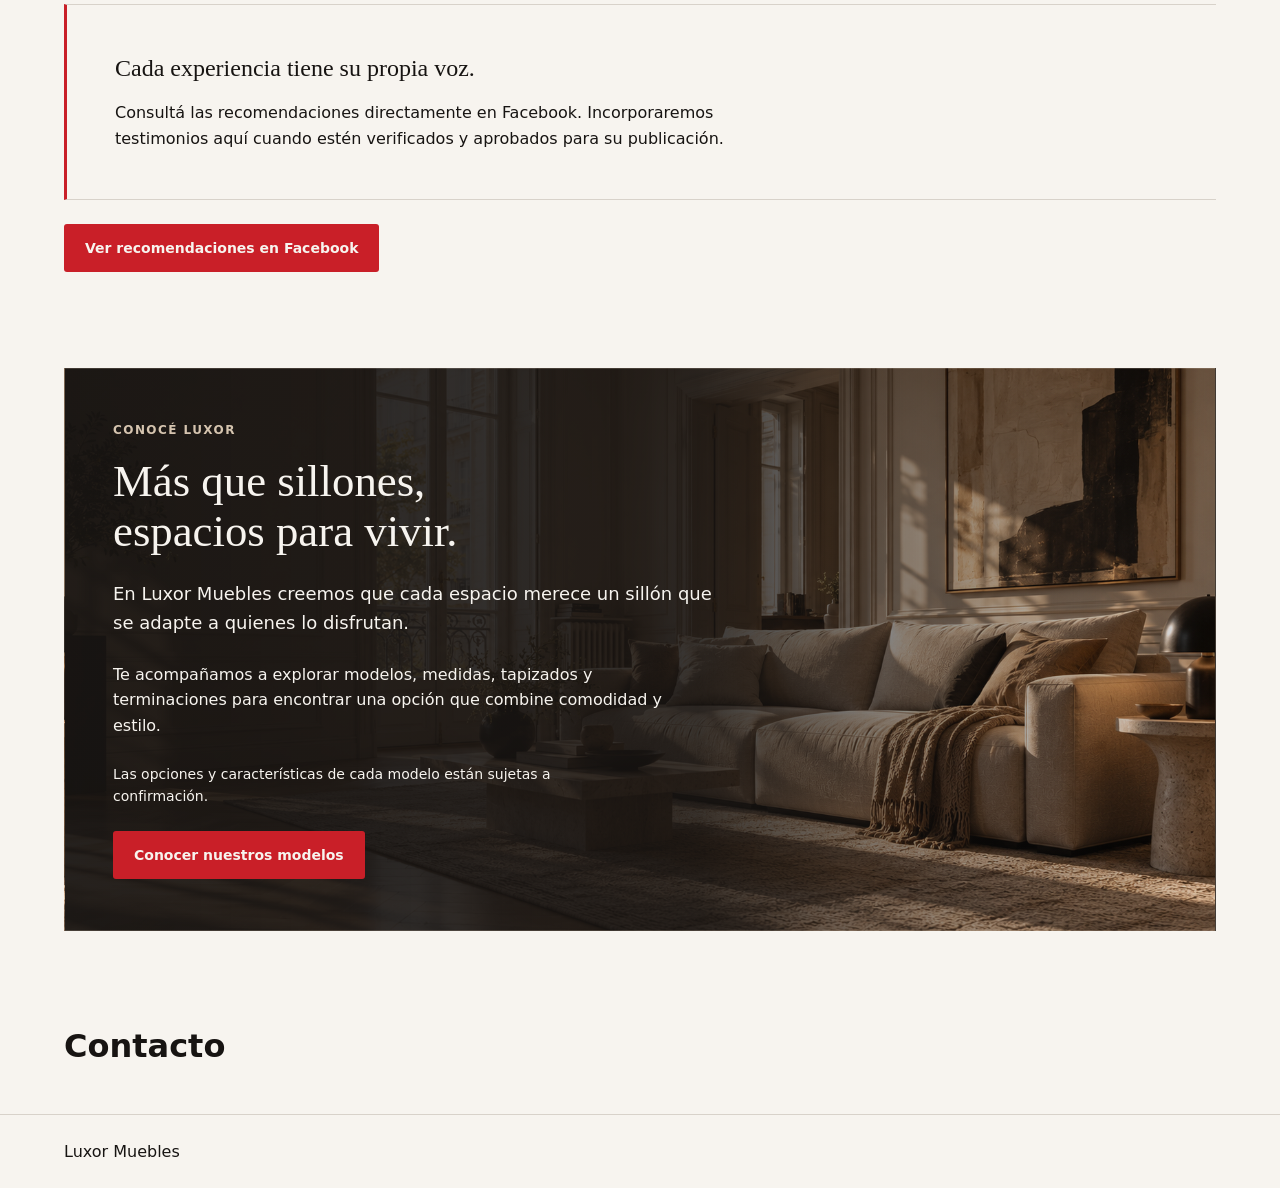
==== commit 7369e01e: "ultimo commit" ====
--- a/index.html
+++ b/index.html
@@ -111,11 +111,33 @@
           <a class="button button-primary" href="#modelos">Explorar modelos</a>
         </div>
       </section>
-      <section id="opiniones" class="container" aria-labelledby="titulo-opiniones">
-        <h2 id="titulo-opiniones">Opiniones</h2>
+      <section id="opiniones" class="container reviews-editorial" aria-labelledby="titulo-opiniones">
+        <div class="reviews-heading">
+          <p class="reviews-label">EXPERIENCIAS REALES</p>
+          <h2 id="titulo-opiniones">La confianza se construye con experiencias reales.</h2>
+          <p>Conocé lo que comparten quienes eligieron Luxor Muebles.</p>
+        </div>
+        <div id="opiniones-vacio" class="reviews-empty">
+          <p class="reviews-empty-title">Cada experiencia tiene su propia voz.</p>
+          <p>Consultá las recomendaciones directamente en Facebook. Incorporaremos testimonios aquí cuando estén verificados y aprobados para su publicación.</p>
+        </div>
+        <ul id="lista-opiniones" class="reviews-grid" aria-label="Recomendaciones de clientes" hidden></ul>
+        <a class="button button-primary reviews-cta" href="https://www.facebook.com/profile.php?id=100063519225325" target="_blank" rel="noopener noreferrer" aria-label="Ver recomendaciones en Facebook (abre en otra pestaña)">Ver recomendaciones en Facebook</a>
       </section>
-      <section id="nosotros" class="container" aria-labelledby="titulo-nosotros">
-        <h2 id="titulo-nosotros">Nosotros</h2>
+      <section id="nosotros" class="container about-editorial" aria-labelledby="titulo-nosotros">
+        <!-- Fondo decorativo IA: no representa necesariamente el showroom ni un producto real de Luxor. -->
+        <div class="about-content">
+          <div class="about-heading">
+            <p class="about-label">CONOCÉ LUXOR</p>
+            <h2 id="titulo-nosotros">Más que sillones, espacios para vivir.</h2>
+          </div>
+          <div class="about-story">
+            <p class="about-introduction">En Luxor Muebles creemos que cada espacio merece un sillón que se adapte a quienes lo disfrutan.</p>
+            <p>Te acompañamos a explorar modelos, medidas, tapizados y terminaciones para encontrar una opción que combine comodidad y estilo.</p>
+            <p class="about-note">Las opciones y características de cada modelo están sujetas a confirmación.</p>
+            <a class="button button-primary" href="#modelos">Conocer nuestros modelos</a>
+          </div>
+        </div>
       </section>
       <section id="contacto" class="container" aria-labelledby="titulo-contacto">
         <h2 id="titulo-contacto">Contacto</h2>
--- a/css/styles.css
+++ b/css/styles.css
@@ -974,7 +974,197 @@
   }
 }
 
-/* 12. Preferencia de movimiento reducido */
+/* 12. Nosotros: hero editorial secundario, sin altura fija */
+.about-content {
+  /* Ambientación ilustrativa IA, exclusiva de Nosotros. */
+  --about-image: url("../assets/images/marca/hero-secundario.png");
+  display: grid;
+  gap: var(--space-3);
+  padding: clamp(1.5rem, 4vw, 3.5rem);
+  color: var(--color-warm-white);
+  background-color: var(--color-charcoal);
+  background-image: linear-gradient(180deg, rgb(23 20 18 / 88%), rgb(23 20 18 / 82%)), var(--about-image);
+  background-size: cover;
+  background-position: center, 65% center;
+  border: 1px solid rgb(213 196 175 / 20%);
+}
+
+.about-heading,
+.about-story {
+  min-width: 0;
+}
+
+.about-label {
+  font-size: 0.75rem;
+  font-weight: 600;
+  letter-spacing: 0.12em;
+  color: var(--color-beige);
+}
+
+.about-heading h2 {
+  max-width: 19ch;
+  margin-top: var(--space-2);
+  font-family: var(--font-hero);
+  font-weight: 400;
+  font-size: clamp(2rem, 3.5vw, 3.25rem);
+  line-height: 1.12;
+  text-wrap: balance;
+}
+
+.about-story {
+  display: flex;
+  flex-direction: column;
+  align-items: flex-start;
+  gap: var(--space-3);
+}
+
+.about-story > p {
+  max-width: 54ch;
+}
+
+.about-introduction {
+  font-size: 1.125rem;
+}
+
+.about-note {
+  font-size: 0.875rem;
+}
+
+.about-story > .button {
+  max-width: 100%;
+}
+
+.about-content :focus-visible {
+  outline-color: var(--color-warm-white);
+}
+
+@media (min-width: 48rem) {
+  .about-content {
+    min-height: 32rem;
+    align-content: center;
+    background-image:
+      linear-gradient(90deg, rgb(23 20 18 / 94%) 0%, rgb(23 20 18 / 86%) 55%, rgb(23 20 18 / 55%) 70%, rgb(23 20 18 / 12%) 100%),
+      var(--about-image),
+      radial-gradient(ellipse at 90% 35%, var(--color-beige), var(--color-charcoal) 85%);
+    background-size: cover;
+    background-position: center, right center, center;
+  }
+
+  .about-heading,
+  .about-story {
+    max-width: 40rem;
+  }
+}
+
+@media (min-width: 64rem) {
+  .about-content {
+    padding-inline: var(--space-5);
+  }
+}
+
+/* 13. Opiniones aprobadas y estado editorial sin testimonios */
+.reviews-editorial {
+  color: var(--color-charcoal);
+  background: var(--color-warm-white);
+}
+
+.reviews-heading {
+  max-width: 48rem;
+}
+
+.reviews-label {
+  color: var(--color-accent);
+  font-size: 0.75rem;
+  font-weight: 600;
+  letter-spacing: 0.12em;
+}
+
+.reviews-heading h2 {
+  margin-block: var(--space-2) var(--space-3);
+  font-family: var(--font-hero);
+  font-weight: 400;
+  font-size: clamp(2rem, 3.5vw, 3.25rem);
+  line-height: 1.12;
+  text-wrap: balance;
+}
+
+.reviews-empty {
+  margin-top: var(--space-4);
+  padding: clamp(1.5rem, 4vw, 3rem);
+  border-block: 1px solid var(--color-border);
+  border-left: 3px solid var(--color-accent);
+}
+
+.reviews-empty-title {
+  font-family: var(--font-hero);
+  font-size: 1.5rem;
+  line-height: 1.3;
+  margin-bottom: var(--space-2);
+}
+
+.reviews-empty > p {
+  max-width: 64ch;
+}
+
+.reviews-grid {
+  display: grid;
+  grid-template-columns: minmax(0, 1fr);
+  gap: var(--space-3);
+  padding: 0;
+  margin-top: var(--space-4);
+  list-style: none;
+}
+
+.reviews-grid > li {
+  min-width: 0;
+}
+
+.review-card {
+  display: flex;
+  flex-direction: column;
+  gap: var(--space-3);
+  height: 100%;
+  margin: 0;
+  padding: var(--space-3);
+  border: 1px solid var(--color-border);
+}
+
+.review-card blockquote {
+  margin: 0;
+  white-space: pre-line;
+}
+
+.review-card figcaption {
+  display: grid;
+  gap: var(--space-1);
+  margin-top: auto;
+  font-size: 0.875rem;
+}
+
+.review-card a {
+  display: inline-flex;
+  align-items: center;
+  min-height: 48px;
+}
+
+.reviews-cta {
+  max-width: 100%;
+  margin-top: var(--space-3);
+}
+
+@media (min-width: 48rem) {
+  .reviews-grid {
+    grid-template-columns: repeat(2, minmax(0, 1fr));
+  }
+}
+
+@media (min-width: 64rem) {
+  .reviews-grid {
+    grid-template-columns: repeat(3, minmax(0, 1fr));
+  }
+}
+
+/* 14. Preferencia de movimiento reducido */
 @media (prefers-reduced-motion: reduce) {
   *,
   *::before,
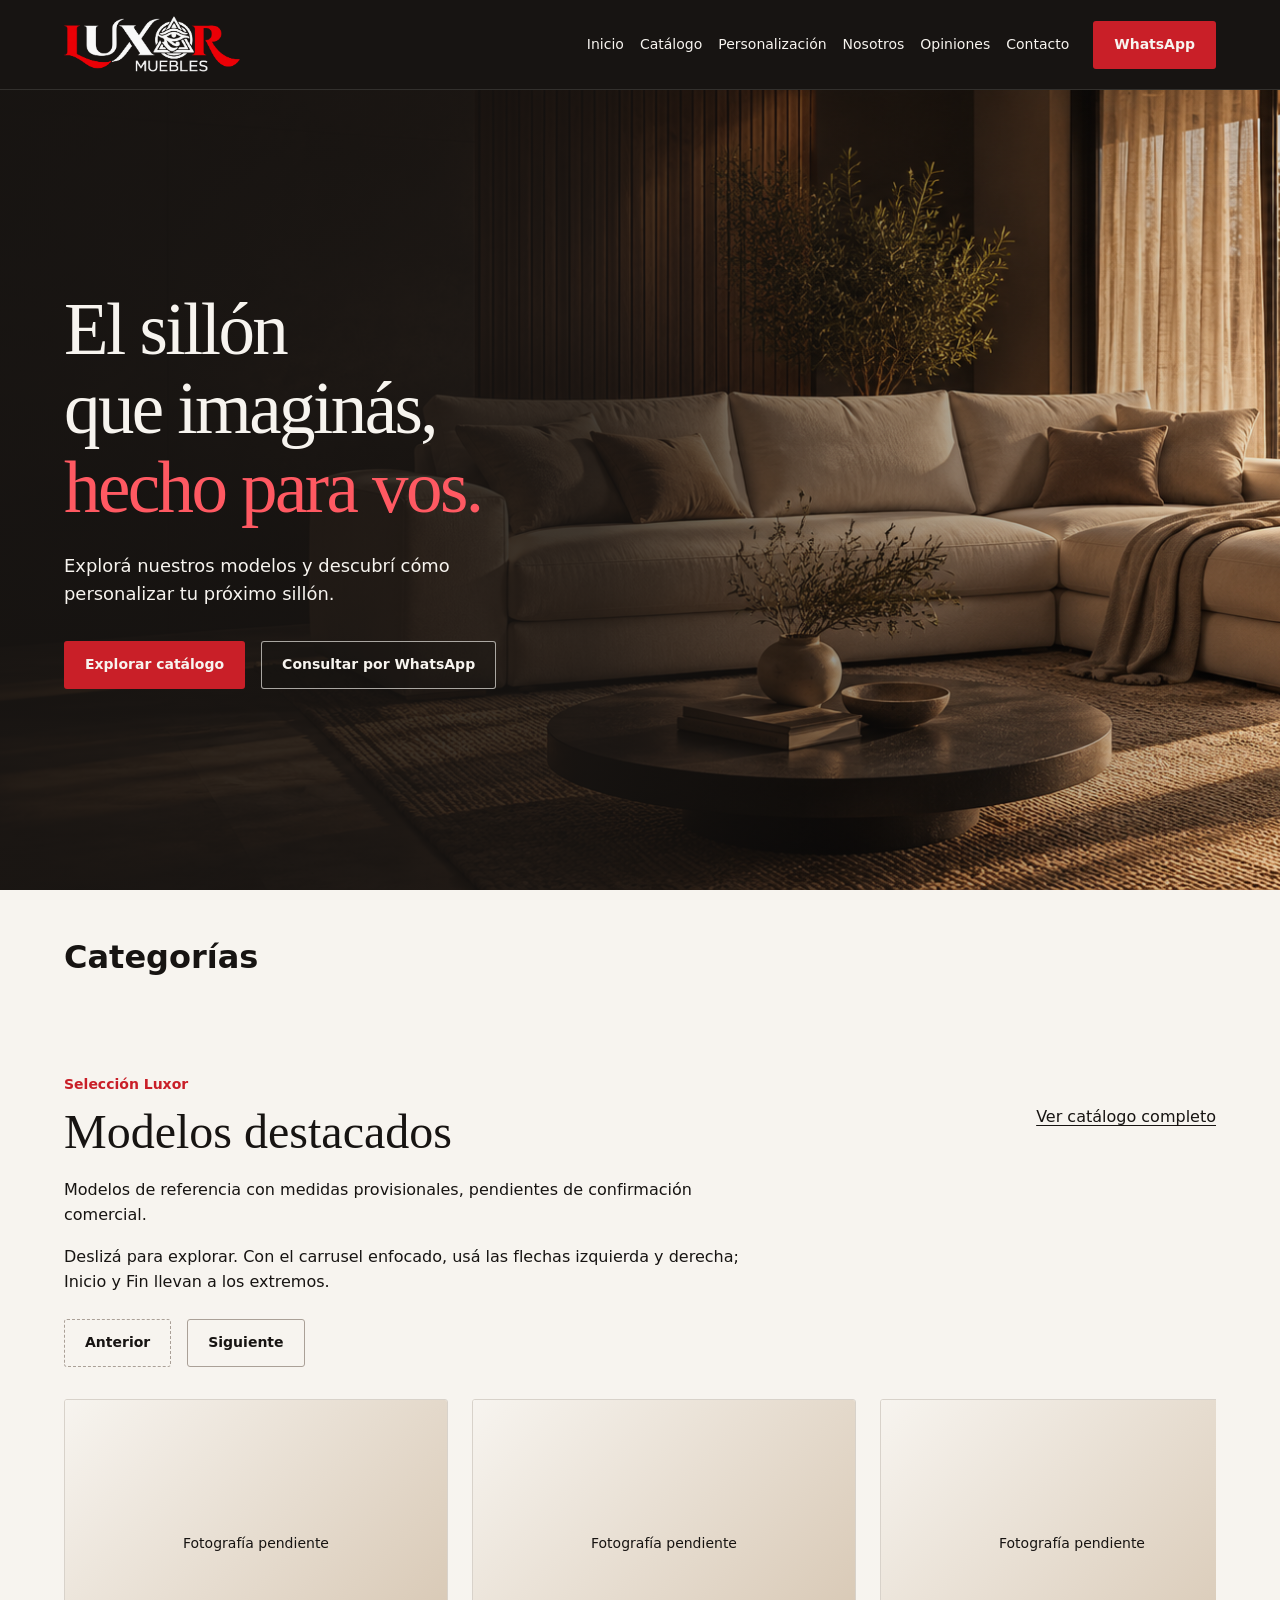
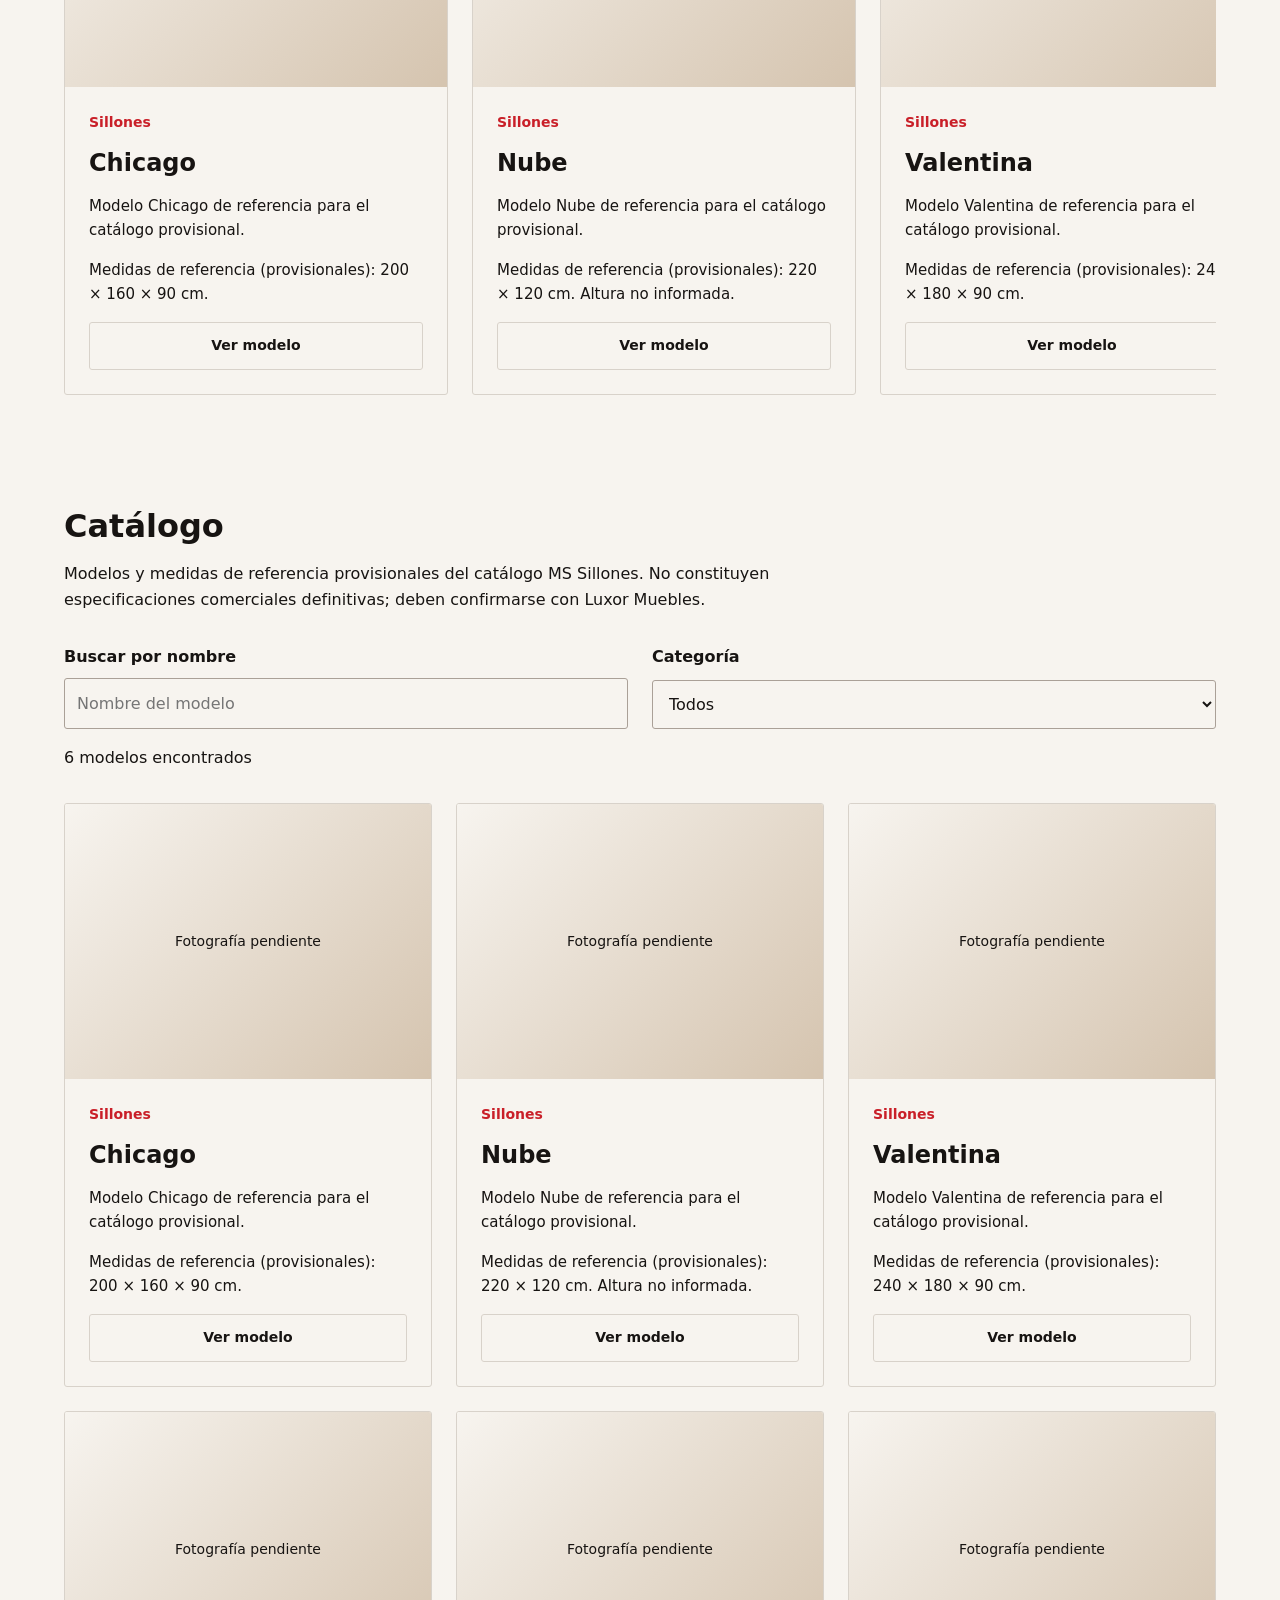
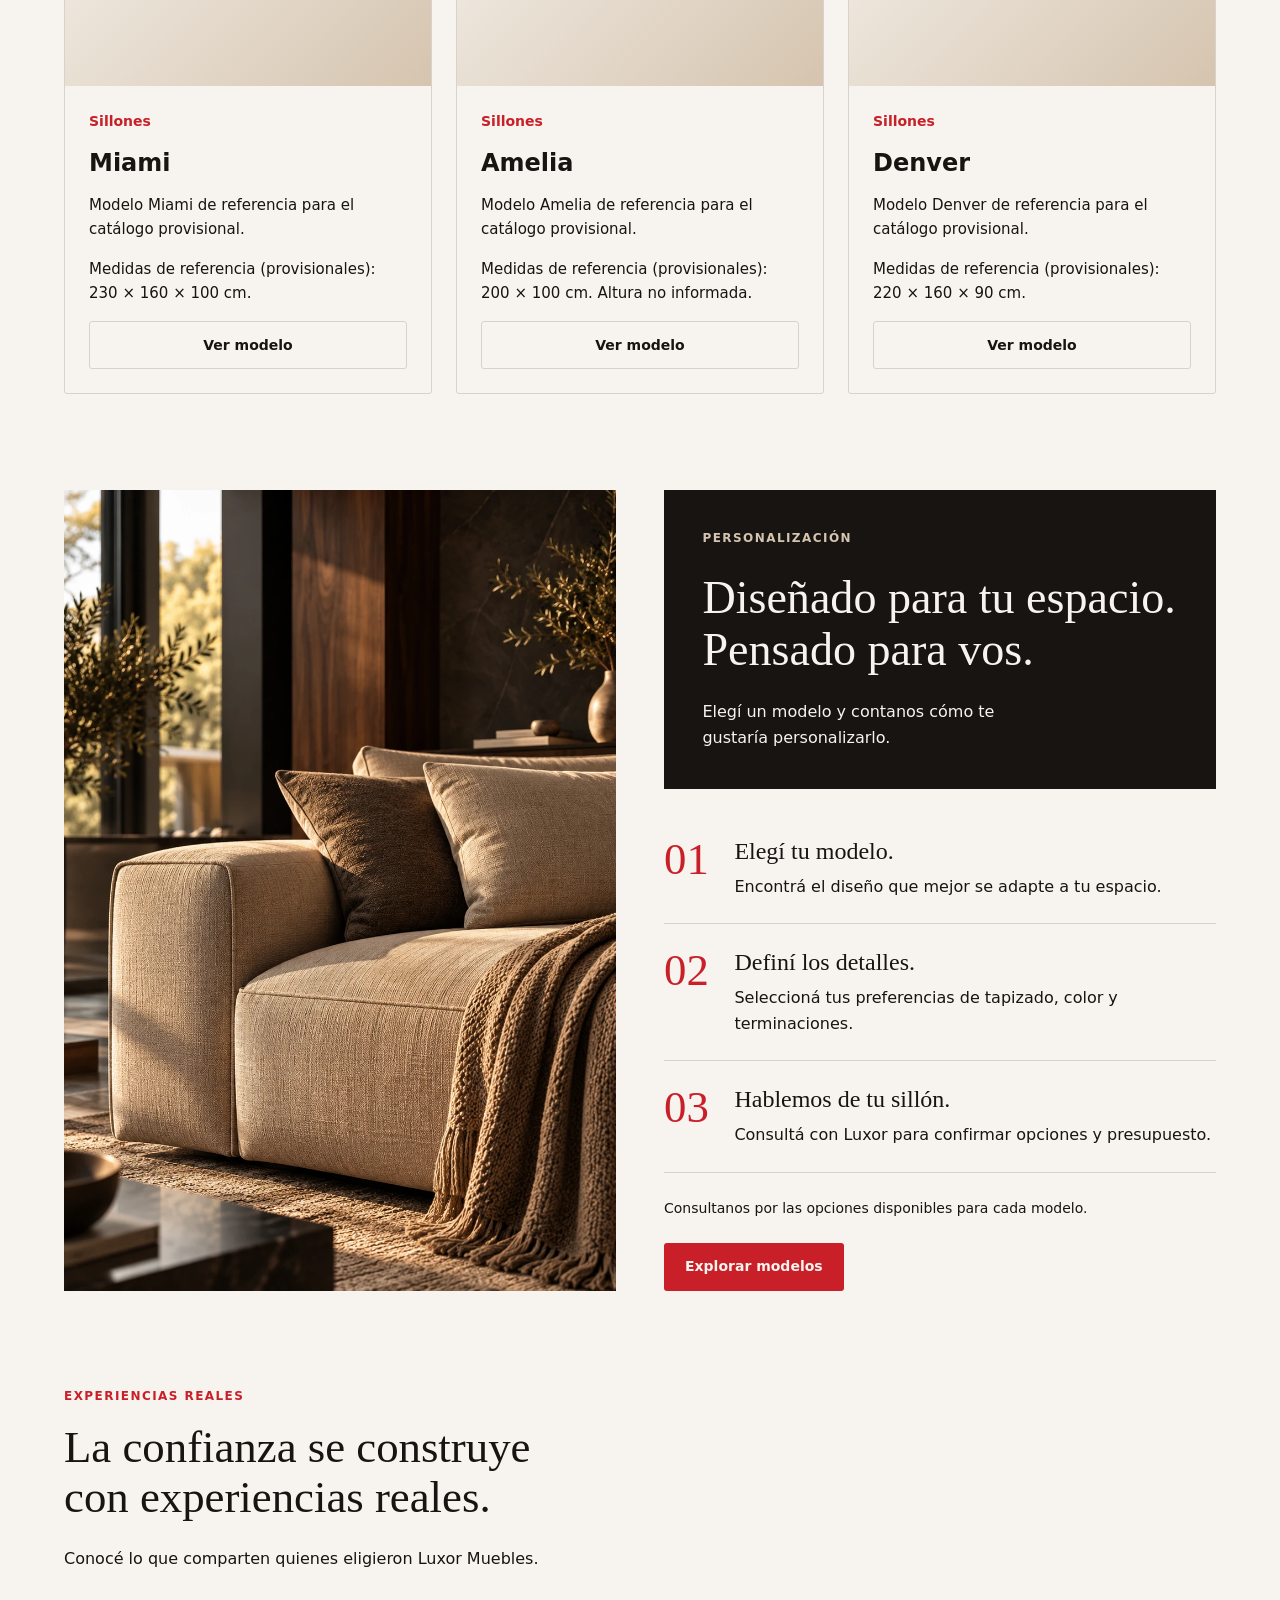
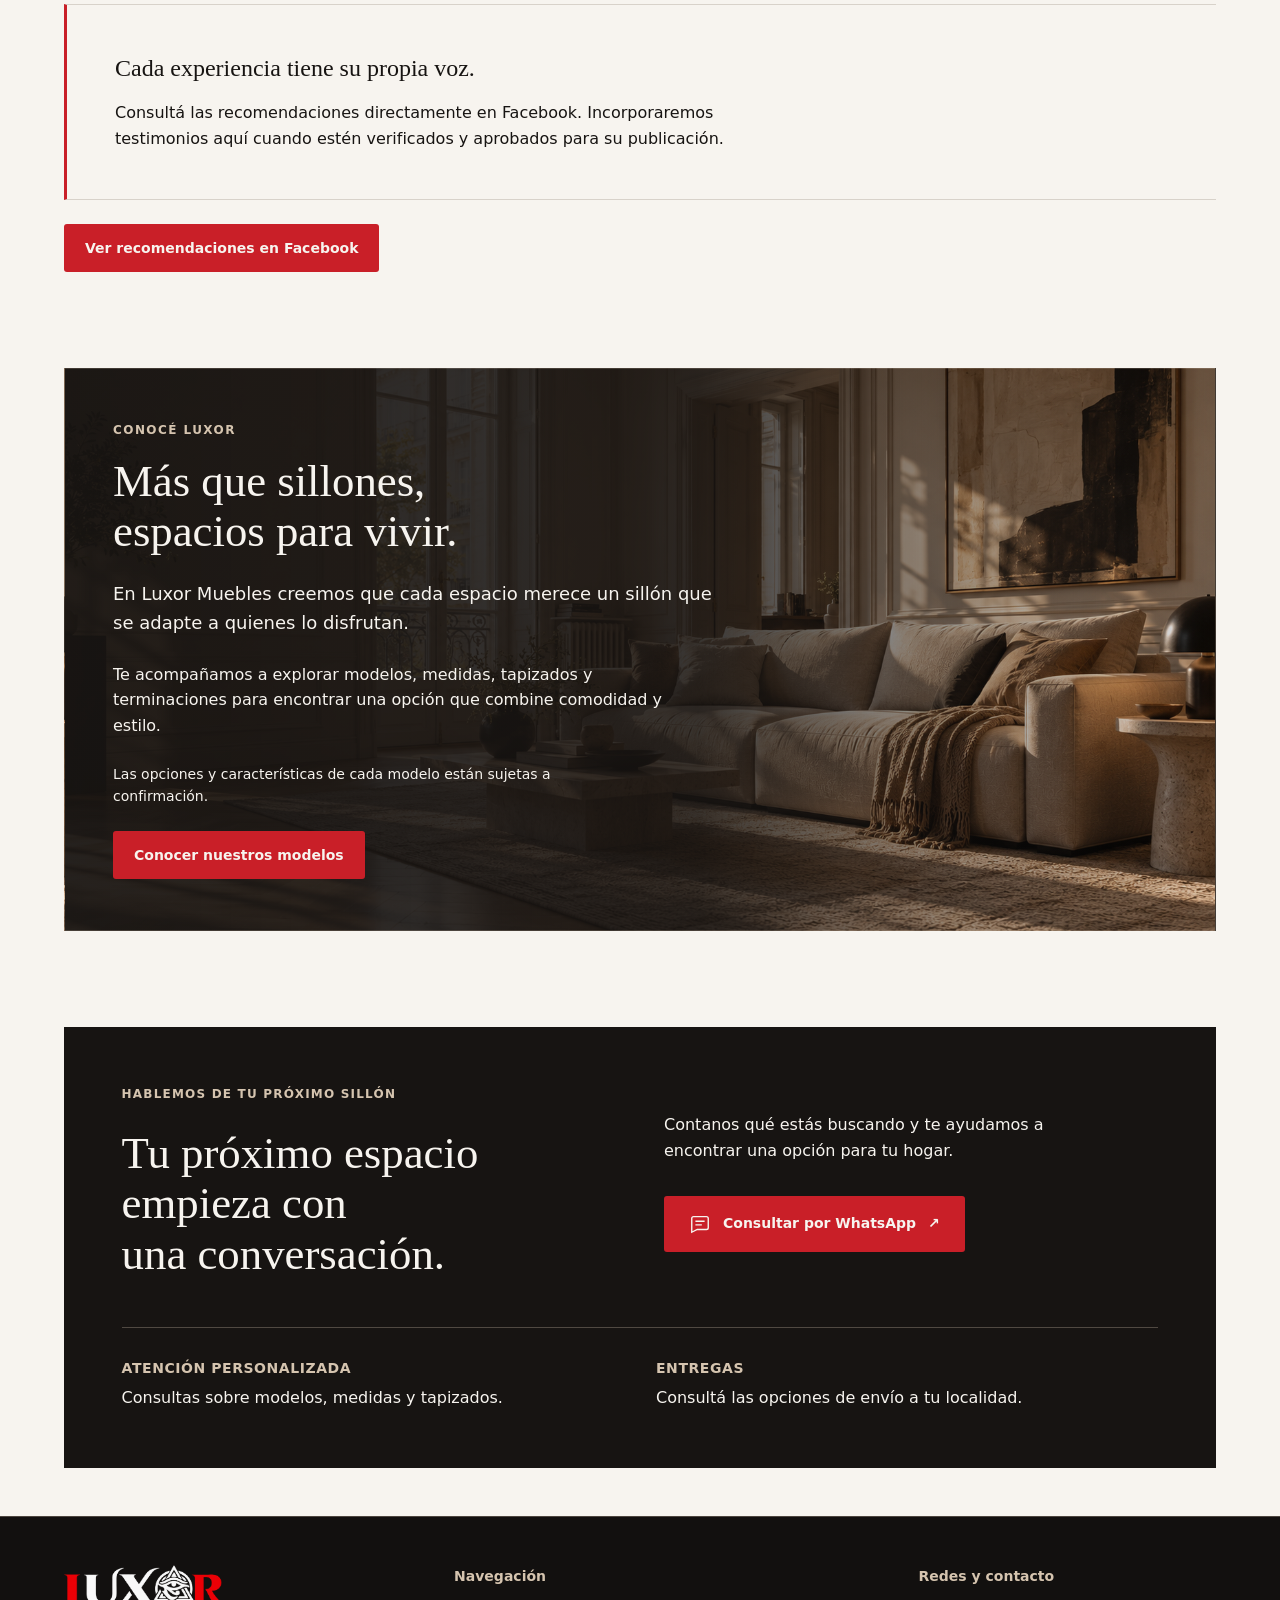
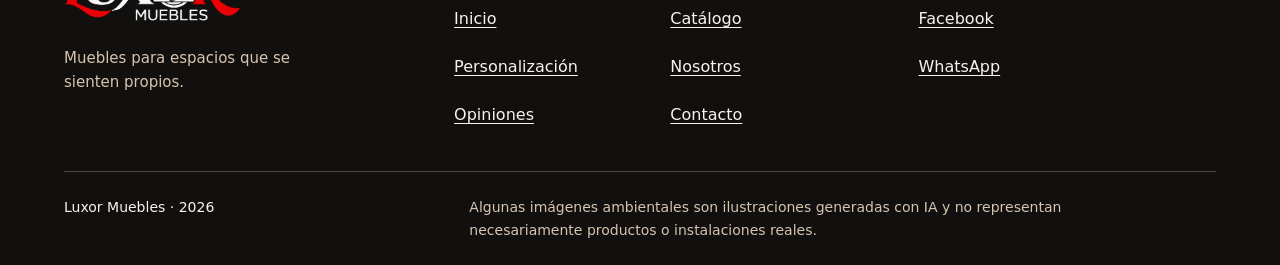
==== commit a4061c1c: "footer y section contacto" ====
--- a/index.html
+++ b/index.html
@@ -139,12 +139,58 @@
           </div>
         </div>
       </section>
-      <section id="contacto" class="container" aria-labelledby="titulo-contacto">
-        <h2 id="titulo-contacto">Contacto</h2>
+      <section id="contacto" class="container contact-editorial" aria-labelledby="titulo-contacto">
+        <div class="contact-panel">
+          <div class="contact-heading">
+            <p class="contact-label">HABLEMOS DE TU PRÓXIMO SILLÓN</p>
+            <h2 id="titulo-contacto">Tu próximo espacio empieza con una conversación.</h2>
+          </div>
+          <div class="contact-conversation">
+            <p>Contanos qué estás buscando y te ayudamos a encontrar una opción para tu hogar.</p>
+            <a class="button button-primary contact-cta" data-whatsapp target="_blank" rel="noopener noreferrer" aria-label="Consultar por WhatsApp (abre en otra pestaña)" hidden>
+              <svg class="contact-message-icon" viewBox="0 0 24 24" fill="none" stroke="currentColor" stroke-width="1.5" aria-hidden="true" focusable="false"><path d="M5 4h14a2 2 0 0 1 2 2v10a2 2 0 0 1-2 2H9l-6 3V6a2 2 0 0 1 2-2Z"/><path d="M7 9h10M7 13h7"/></svg>
+              <span>Consultar por WhatsApp</span><span aria-hidden="true">↗</span>
+            </a>
+            <noscript><p>Activá JavaScript para habilitar el enlace de WhatsApp o consultanos desde <a href="https://www.facebook.com/profile.php?id=100063519225325" target="_blank" rel="noopener noreferrer">Facebook (abre en otra pestaña)</a>.</p></noscript>
+          </div>
+          <div class="contact-details">
+            <div><h3>ATENCIÓN PERSONALIZADA</h3><p>Consultas sobre modelos, medidas y tapizados.</p></div>
+            <div><h3>ENTREGAS</h3><p>Consultá las opciones de envío a tu localidad.</p></div>
+          </div>
+        </div>
       </section>
     </main>
-    <footer class="site-footer">
-      <div class="container"><p>Luxor Muebles</p></div>
+    <footer class="site-footer footer-premium">
+      <div class="container">
+        <div class="footer-main">
+          <div class="footer-identity">
+          <a class="brand" href="#inicio"><img class="brand-logo" src="./assets/images/luxor-logo-fondo-oscuro.png" alt="Luxor Muebles" width="2118" height="689" loading="lazy" decoding="async"></a>
+            <p>Muebles para espacios que se sienten propios.</p>
+          </div>
+          <nav aria-label="Navegación del pie de página">
+            <p class="footer-heading">Navegación</p>
+            <ul class="footer-links">
+              <li><a href="#inicio">Inicio</a></li>
+              <li><a href="#modelos">Catálogo</a></li>
+              <li><a href="#personalizacion">Personalización</a></li>
+              <li><a href="#nosotros">Nosotros</a></li>
+              <li><a href="#opiniones">Opiniones</a></li>
+              <li><a href="#contacto">Contacto</a></li>
+            </ul>
+          </nav>
+          <div class="footer-contact">
+            <p class="footer-heading">Redes y contacto</p>
+            <div class="footer-social">
+            <a href="https://www.facebook.com/profile.php?id=100063519225325" target="_blank" rel="noopener noreferrer" aria-label="Luxor Muebles en Facebook (abre en otra pestaña)">Facebook</a>
+            <a data-whatsapp target="_blank" rel="noopener noreferrer" aria-label="Consultar por WhatsApp (abre en otra pestaña)" hidden>WhatsApp</a>
+            </div>
+          </div>
+        </div>
+        <div class="footer-bottom">
+          <p>Luxor Muebles<span id="footer-year" hidden></span></p>
+          <p class="footer-disclaimer">Algunas imágenes ambientales son ilustraciones generadas con IA y no representan necesariamente productos o instalaciones reales.</p>
+        </div>
+      </div>
     </footer>
   </body>
 </html>
--- a/css/styles.css
+++ b/css/styles.css
@@ -1,6 +1,7 @@
 /* 1. Variables y base global */
 :root {
   --color-charcoal: #171412;
+  --color-footer: #12100f;
   --color-warm-white: #f7f4ef;
   --color-accent: #c91f28;
   --color-beige: #d5c4af;
@@ -1164,7 +1165,208 @@
   }
 }
 
-/* 14. Preferencia de movimiento reducido */
+/* 14. Contacto y footer de la homepage */
+.contact-panel {
+  display: grid;
+  gap: var(--space-5);
+  padding: clamp(1.5rem, 4.5vw, 4rem);
+  color: var(--color-warm-white);
+  background: var(--color-charcoal);
+}
+
+.contact-heading,
+.contact-conversation {
+  min-width: 0;
+}
+
+.contact-label {
+  color: var(--color-beige);
+  font-size: 0.75rem;
+  font-weight: 600;
+  letter-spacing: 0.1em;
+}
+
+.contact-heading h2 {
+  max-width: 21ch;
+  margin-top: var(--space-3);
+  font-family: var(--font-hero);
+  font-weight: 400;
+  font-size: clamp(2rem, 3.5vw, 3.25rem);
+  line-height: 1.12;
+  text-wrap: balance;
+}
+
+.contact-conversation {
+  display: flex;
+  flex-direction: column;
+  align-items: stretch;
+  justify-content: center;
+  gap: var(--space-4);
+  align-self: center;
+}
+
+.contact-conversation p {
+  max-width: 38ch;
+}
+
+.contact-conversation .button {
+  width: 100%;
+  max-width: 100%;
+}
+
+.contact-cta {
+  gap: 0.75rem;
+  min-height: 56px;
+  padding: var(--space-2) var(--space-3);
+}
+
+.contact-cta > span:not([aria-hidden]) {
+  min-width: 0;
+}
+
+.contact-message-icon {
+  width: 22px;
+  height: 22px;
+  flex-shrink: 0;
+}
+
+.contact-details {
+  display: grid;
+  gap: var(--space-4);
+  padding-top: var(--space-4);
+  border-top: 1px solid rgb(213 196 175 / 30%);
+}
+
+.contact-details > div {
+  min-width: 0;
+}
+
+.contact-details h3 {
+  margin-bottom: var(--space-1);
+  color: var(--color-beige);
+  font-size: 0.875rem;
+  letter-spacing: 0.04em;
+}
+
+.contact-panel :focus-visible,
+.footer-premium :focus-visible {
+  outline-color: var(--color-warm-white);
+}
+
+.footer-premium {
+  padding-block: var(--space-5) var(--space-3);
+  color: var(--color-warm-white);
+  background: var(--color-footer);
+  border-color: rgb(213 196 175 / 30%);
+}
+
+.footer-main {
+  display: grid;
+  gap: var(--space-4);
+  align-items: start;
+}
+
+.footer-identity p {
+  max-width: 25ch;
+  margin-top: var(--space-2);
+  color: var(--color-beige);
+  font-size: 0.9375rem;
+}
+
+.footer-heading {
+  margin-bottom: var(--space-1);
+  color: var(--color-beige);
+  font-size: 0.875rem;
+  font-weight: 600;
+}
+
+.footer-main > * {
+  min-width: 0;
+}
+
+.footer-links {
+  display: grid;
+  padding: 0;
+  list-style: none;
+}
+
+.footer-links a,
+.footer-social a {
+  display: inline-flex;
+  align-items: center;
+  min-height: 48px;
+  text-underline-offset: 0.2em;
+}
+
+.footer-social {
+  display: grid;
+  justify-items: start;
+}
+
+.footer-premium a:hover {
+  color: var(--color-beige);
+  text-decoration-thickness: 2px;
+}
+
+.footer-bottom {
+  display: grid;
+  gap: var(--space-2);
+  margin-top: var(--space-4);
+  padding-top: var(--space-3);
+  border-top: 1px solid rgb(213 196 175 / 30%);
+  font-size: 0.875rem;
+}
+
+.footer-disclaimer {
+  max-width: 78ch;
+  color: var(--color-beige);
+}
+
+@media (min-width: 48rem) {
+  .contact-details {
+    grid-template-columns: repeat(2, minmax(0, 1fr));
+  }
+
+  .contact-conversation {
+    align-items: flex-start;
+  }
+
+  .contact-conversation .button {
+    width: auto;
+  }
+
+  .footer-main {
+    grid-template-columns: repeat(2, minmax(0, 1fr));
+  }
+
+  .footer-links {
+    grid-template-columns: repeat(2, minmax(0, 1fr));
+    column-gap: var(--space-2);
+  }
+}
+
+@media (min-width: 64rem) {
+  .contact-panel {
+    grid-template-columns: repeat(2, minmax(0, 1fr));
+    column-gap: var(--space-5);
+  }
+
+  .contact-details {
+    grid-column: 1 / -1;
+  }
+
+  .footer-main {
+    grid-template-columns: minmax(0, 1.15fr) minmax(0, 1.4fr) minmax(0, 1fr);
+    gap: var(--space-5);
+  }
+
+  .footer-bottom {
+    grid-template-columns: minmax(0, 1fr) minmax(0, 2fr);
+    gap: var(--space-4);
+  }
+}
+
+/* 15. Preferencia de movimiento reducido */
 @media (prefers-reduced-motion: reduce) {
   *,
   *::before,
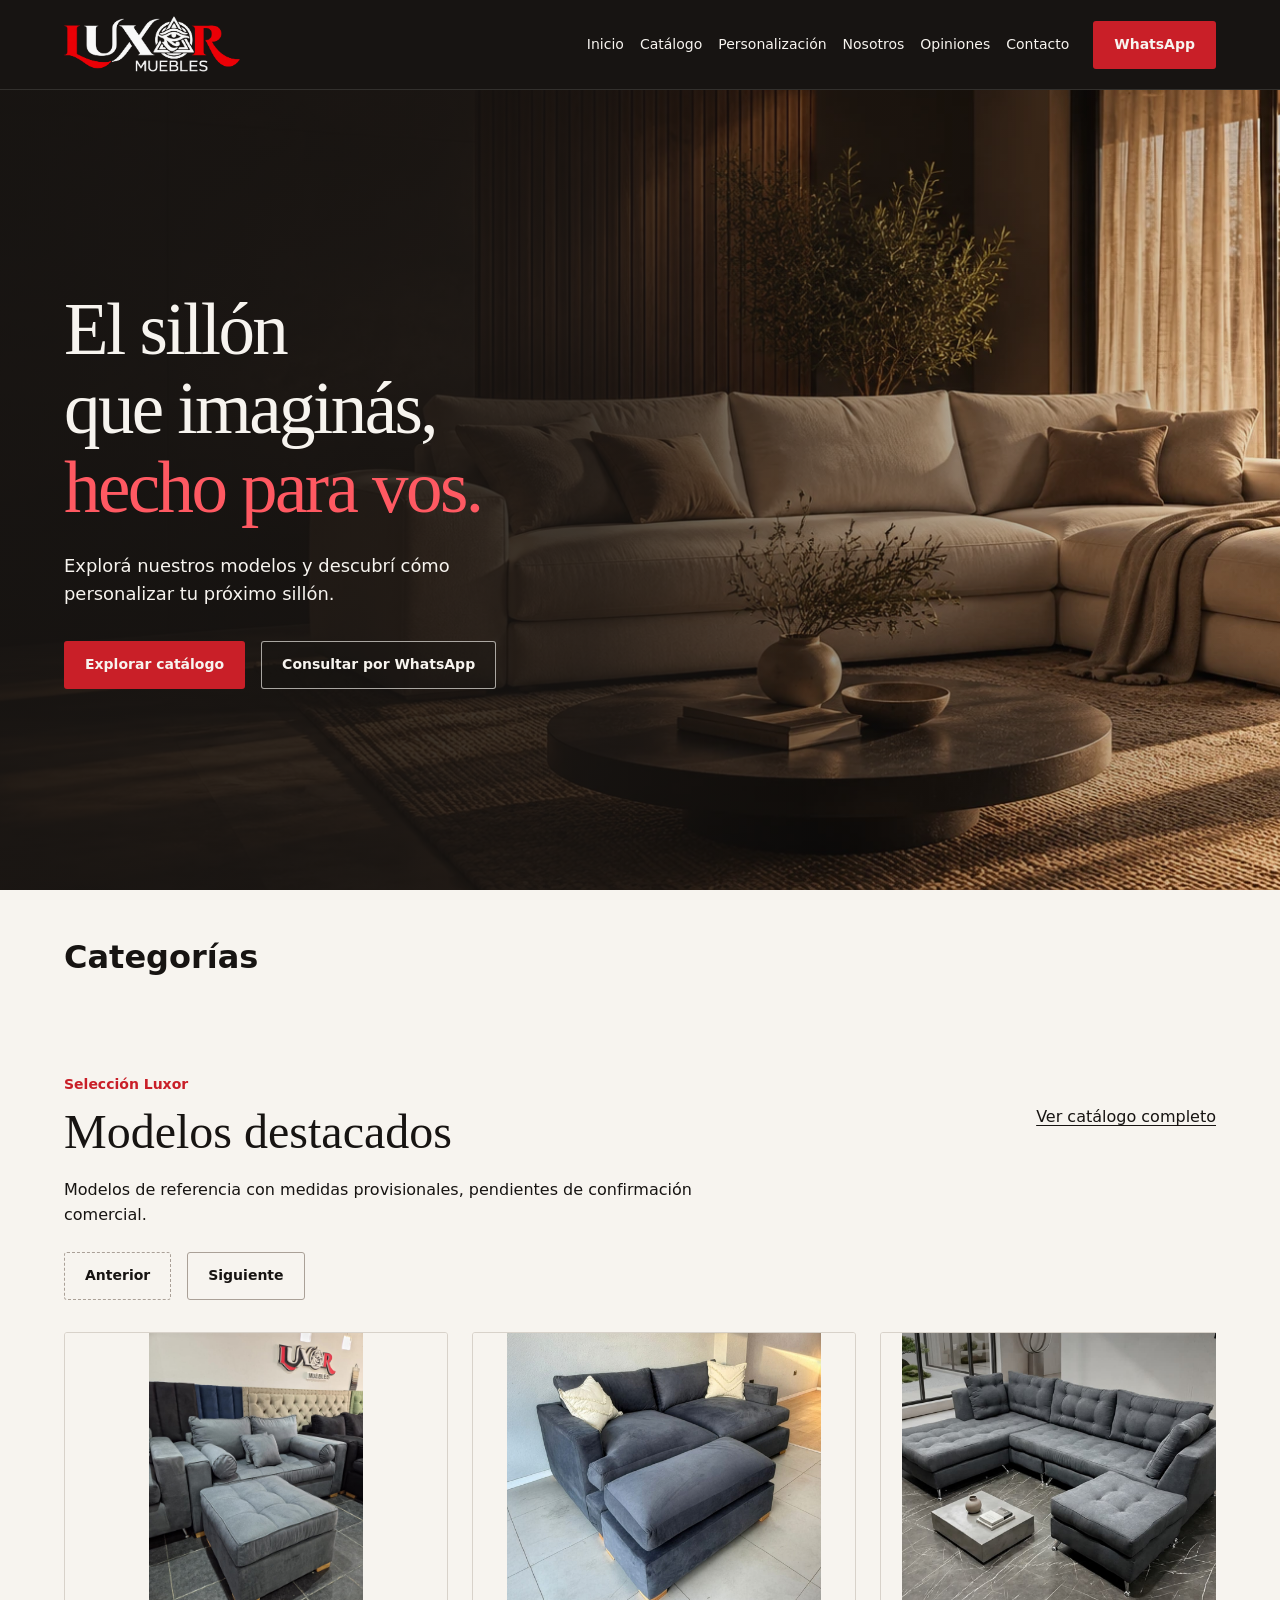
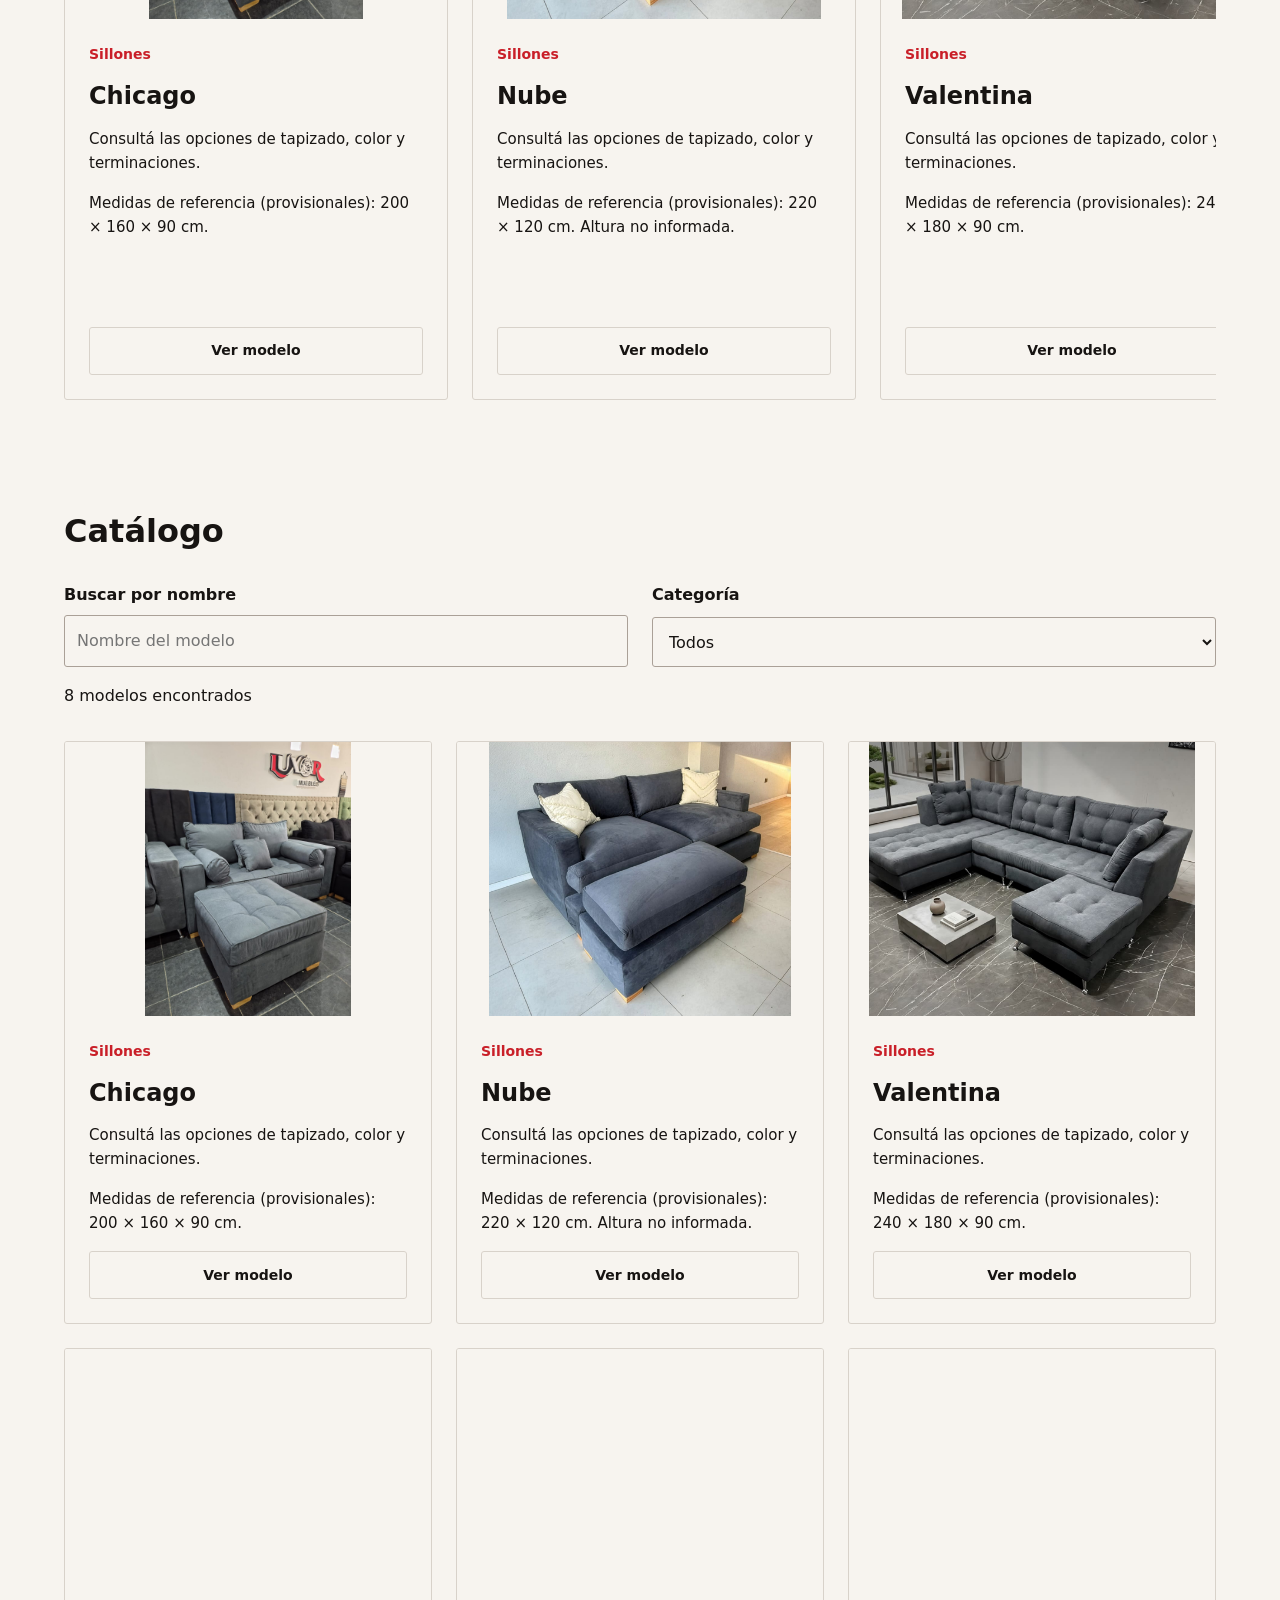
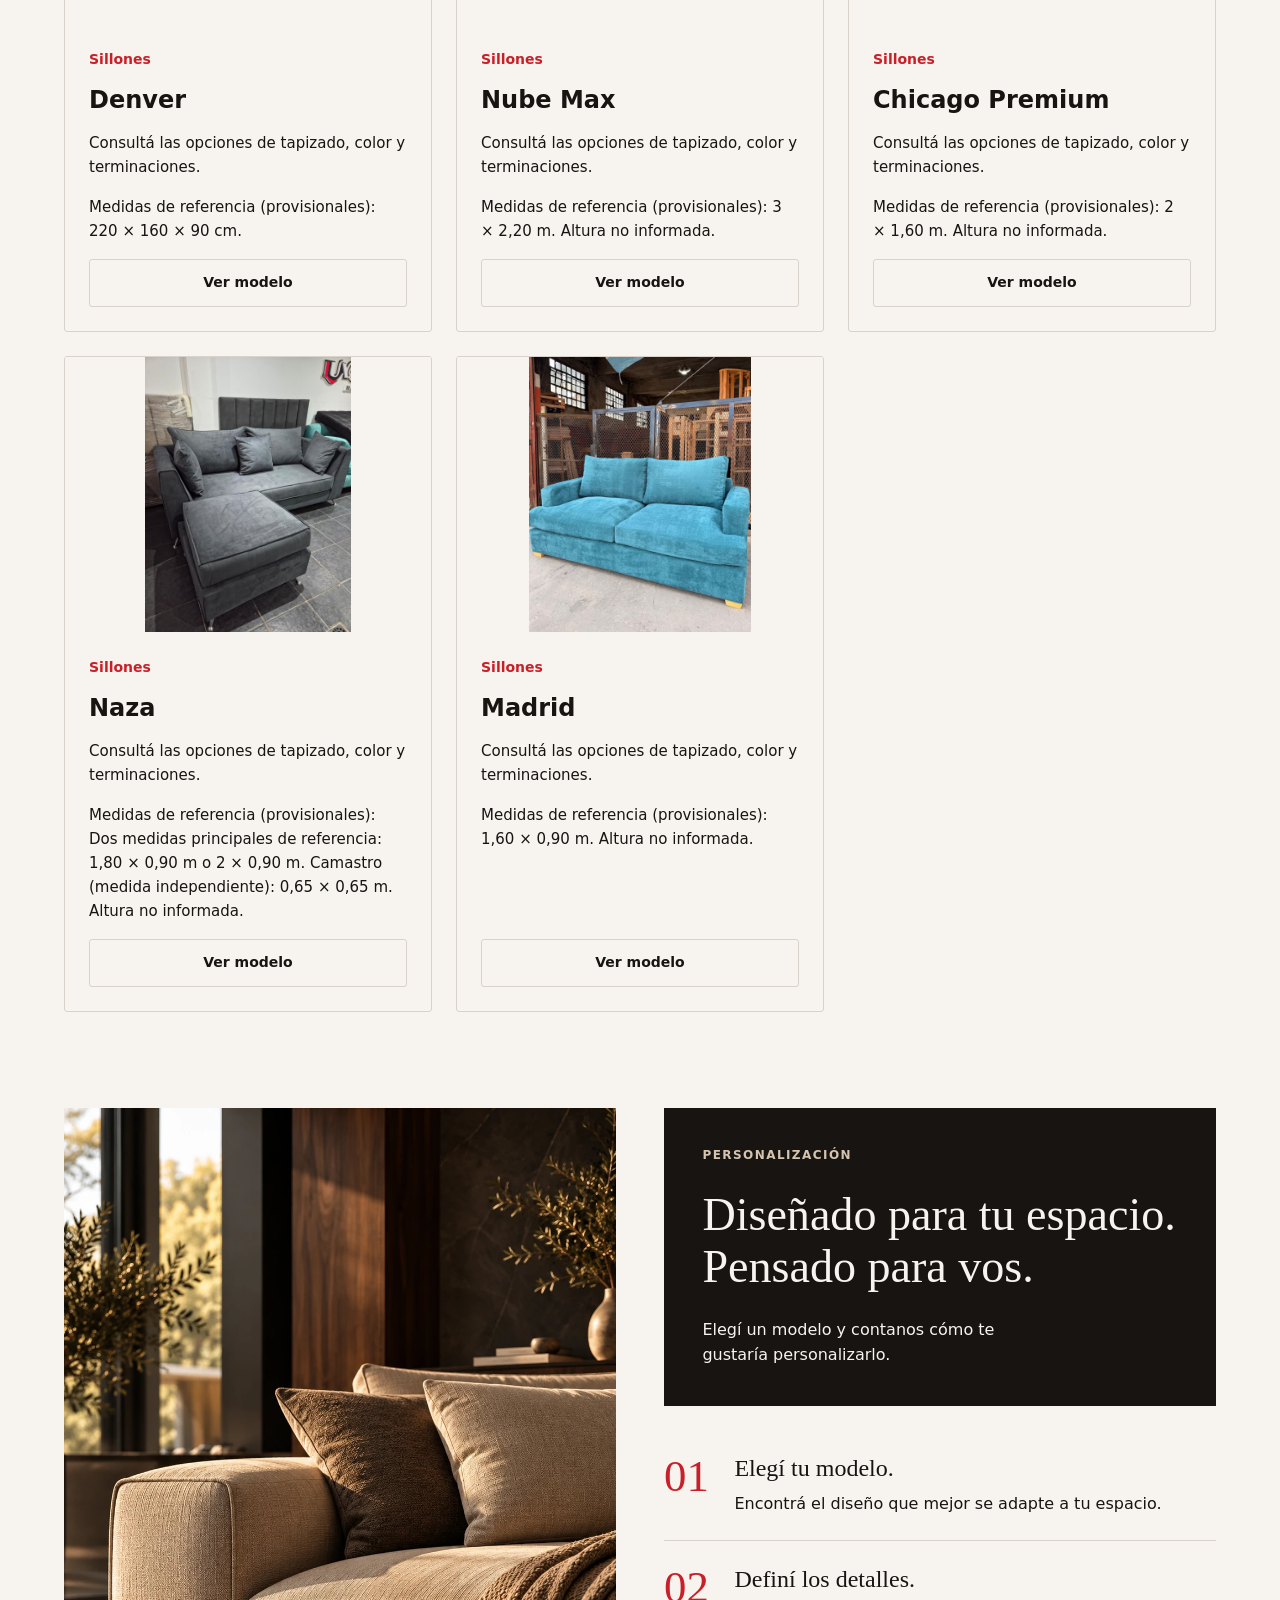
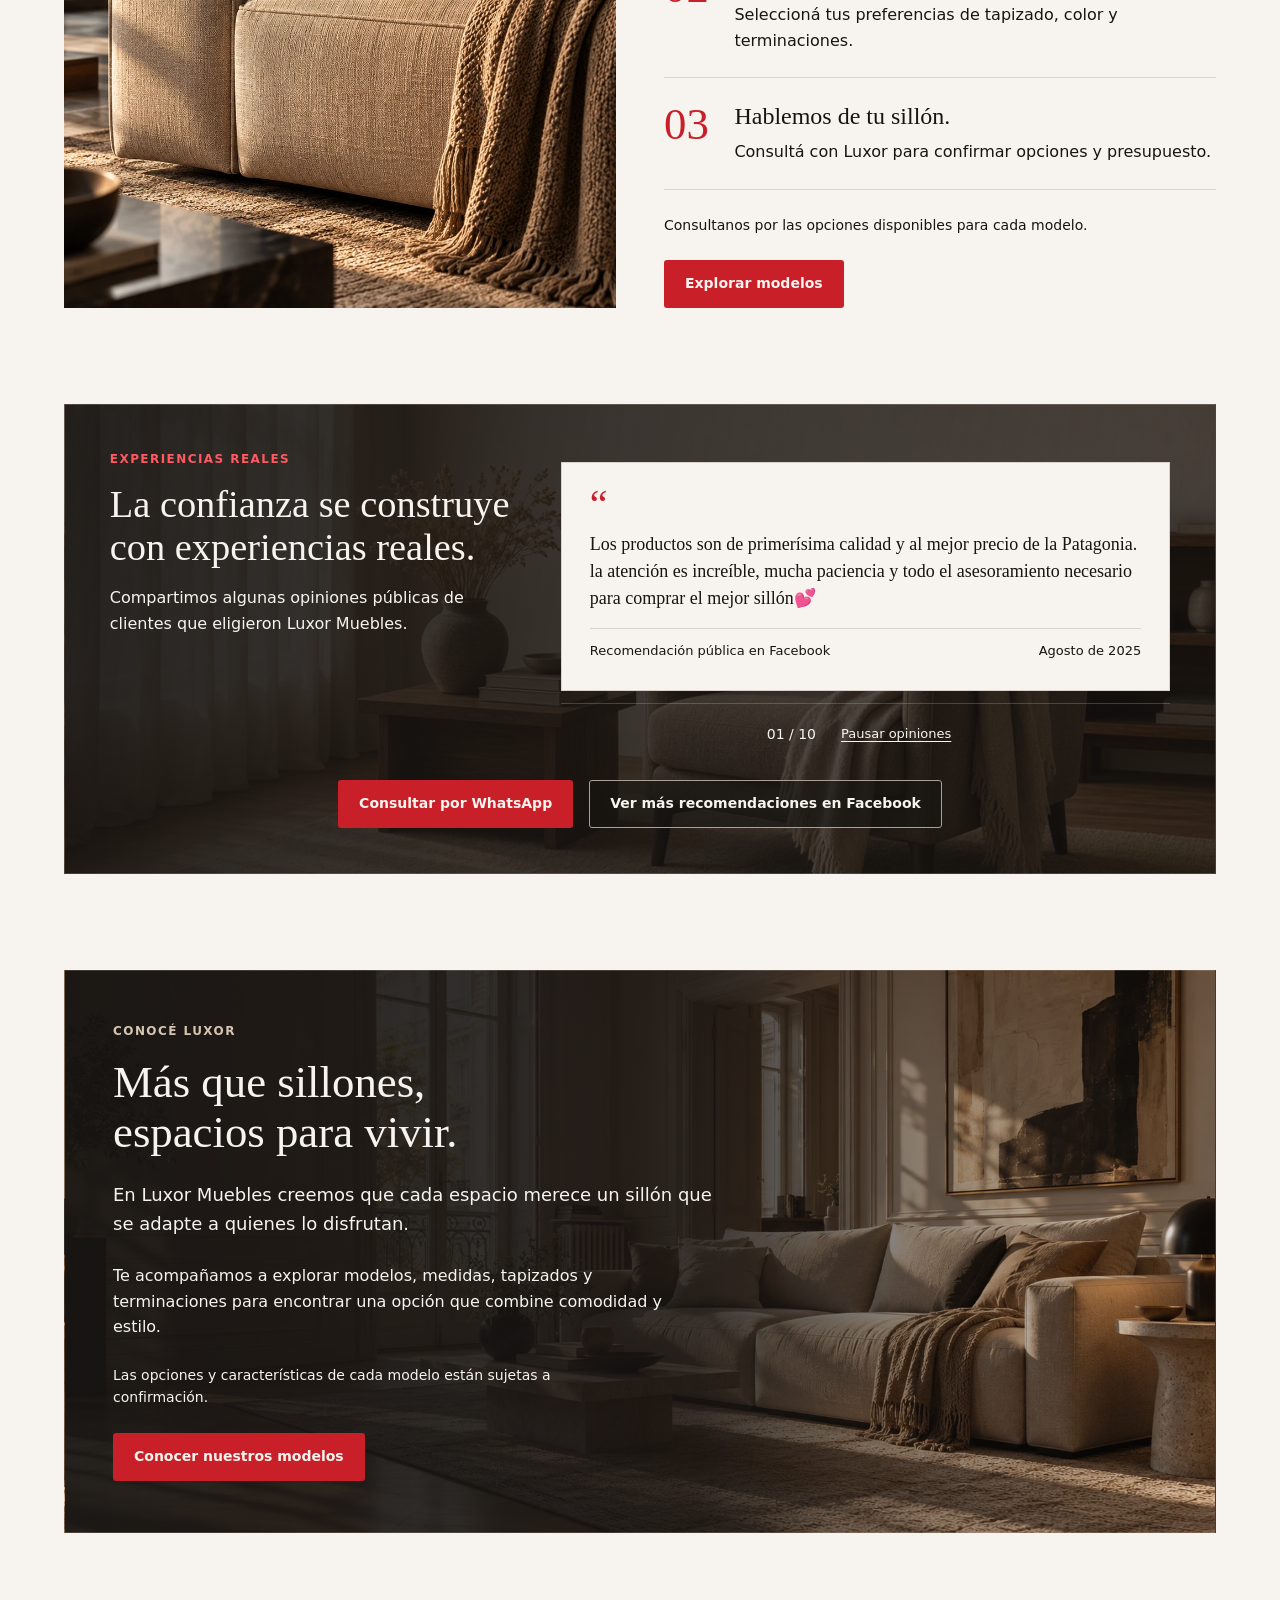
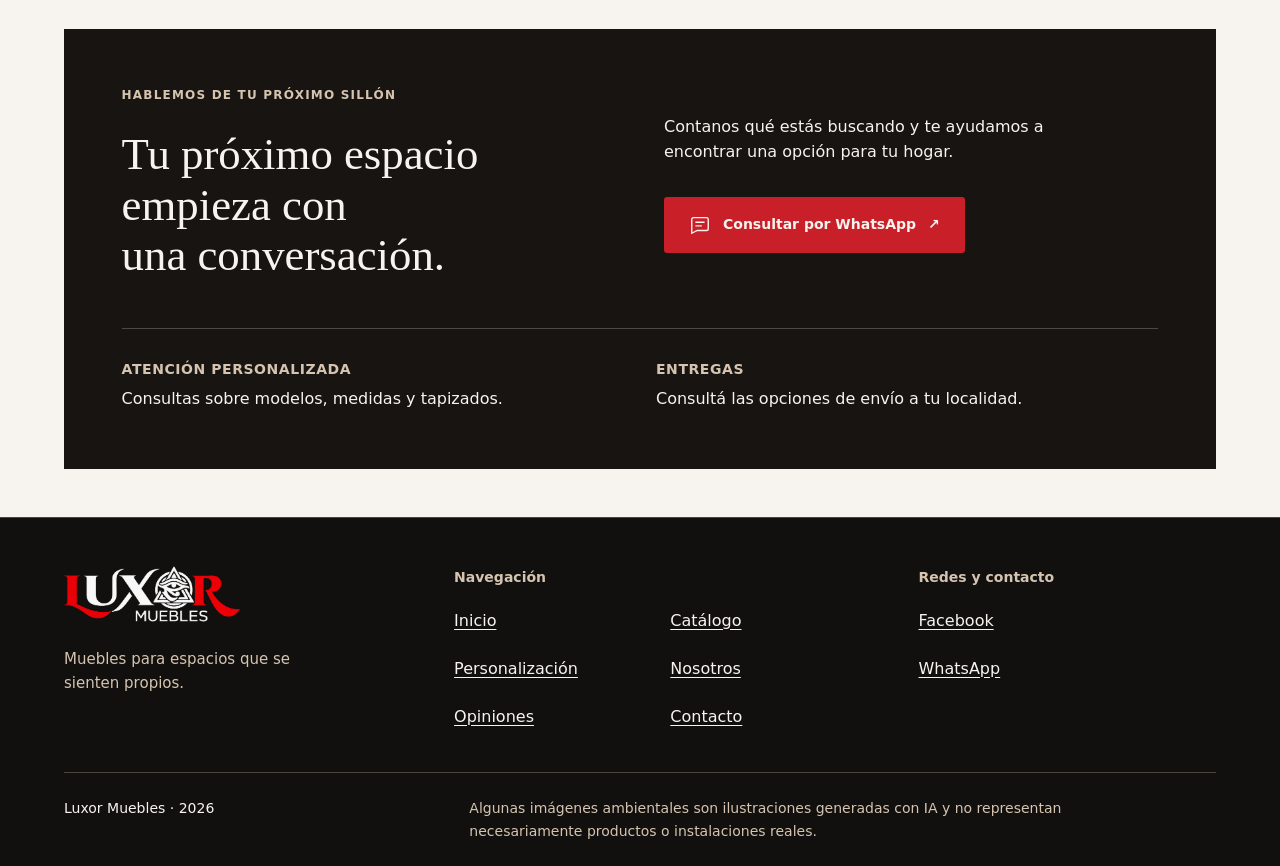
==== commit 7f3e2123: "Dev sec opiniones cs y js - favicon" ====
--- a/index.html
+++ b/index.html
@@ -6,6 +6,9 @@
     <meta name="description" content="Luxor Muebles, negocio argentino de sillones personalizados.">
     <meta name="color-scheme" content="light">
     <title>Luxor Muebles | Sillones personalizados</title>
+    <link rel="icon" href="./favicon.ico" type="image/x-icon" sizes="16x16 32x32 48x48">
+    <link rel="icon" href="./assets/icons/favicon-32.png" type="image/png" sizes="32x32">
+    <link rel="apple-touch-icon" href="./assets/icons/apple-touch-icon.png" sizes="180x180">
     <link rel="stylesheet" href="./css/styles.css">
     <script type="module" src="./js/main.js"></script>
   </head>
@@ -54,7 +57,7 @@
           <a href="#modelos">Ver catálogo completo</a>
         </div>
         <p class="catalogue-note">Modelos de referencia con medidas provisionales, pendientes de confirmación comercial.</p>
-        <p id="destacados-ayuda" class="catalogue-note">Deslizá para explorar. Con el carrusel enfocado, usá las flechas izquierda y derecha; Inicio y Fin llevan a los extremos.</p>
+        <p id="destacados-ayuda" class="visually-hidden">Deslizá para explorar. Con el carrusel enfocado, usá las flechas izquierda y derecha; Inicio y Fin llevan a los extremos.</p>
         <div id="controles-destacados" class="carousel-controls" hidden>
           <button id="destacados-anterior" class="button carousel-button" type="button" aria-label="Ver destacados anteriores" aria-controls="lista-destacados">Anterior</button>
           <button id="destacados-siguiente" class="button carousel-button" type="button" aria-label="Ver destacados siguientes" aria-controls="lista-destacados">Siguiente</button>
@@ -64,7 +67,6 @@
       </section>
       <section id="modelos" class="container" aria-labelledby="titulo-modelos">
         <h2 id="titulo-modelos">Catálogo</h2>
-        <p id="catalogo-nota" class="catalogue-note">Modelos y medidas de referencia provisionales del catálogo MS Sillones. No constituyen especificaciones comerciales definitivas; deben confirmarse con Luxor Muebles.</p>
         <div id="catalogo-controles" class="catalogue-controls" hidden>
           <div class="catalogue-field">
             <label for="buscar-productos">Buscar por nombre</label>
@@ -77,7 +79,8 @@
         </div>
         <p id="catalogo-cantidad" class="catalogue-note" hidden></p>
         <p id="catalogo-anuncio" class="visually-hidden" role="status" aria-live="polite" aria-atomic="true"></p>
-        <ul id="lista-productos" class="product-grid" aria-label="Catálogo de modelos" aria-describedby="catalogo-nota"></ul>
+        <ul id="lista-productos" class="product-grid" aria-label="Catálogo de modelos"></ul>
+        
         <p id="catalogo-vacio" class="catalogue-note" hidden>No encontramos modelos con esa búsqueda y categoría. Probá otro nombre o seleccioná Todos.</p>
         <noscript><p>Para visualizar los modelos, activá JavaScript. Podés consultar desde la sección <a href="#contacto">Contacto</a>.</p></noscript>
       </section>
@@ -112,17 +115,32 @@
         </div>
       </section>
       <section id="opiniones" class="container reviews-editorial" aria-labelledby="titulo-opiniones">
+        <div class="reviews-panel">
         <div class="reviews-heading">
           <p class="reviews-label">EXPERIENCIAS REALES</p>
           <h2 id="titulo-opiniones">La confianza se construye con experiencias reales.</h2>
-          <p>Conocé lo que comparten quienes eligieron Luxor Muebles.</p>
+          <p>Compartimos algunas opiniones públicas de clientes que eligieron Luxor Muebles.</p>
         </div>
         <div id="opiniones-vacio" class="reviews-empty">
           <p class="reviews-empty-title">Cada experiencia tiene su propia voz.</p>
-          <p>Consultá las recomendaciones directamente en Facebook. Incorporaremos testimonios aquí cuando estén verificados y aprobados para su publicación.</p>
-        </div>
-        <ul id="lista-opiniones" class="reviews-grid" aria-label="Recomendaciones de clientes" hidden></ul>
-        <a class="button button-primary reviews-cta" href="https://www.facebook.com/profile.php?id=100063519225325" target="_blank" rel="noopener noreferrer" aria-label="Ver recomendaciones en Facebook (abre en otra pestaña)">Ver recomendaciones en Facebook</a>
+          <p>Las recomendaciones se pueden consultar en la página de Facebook de Luxor Muebles. Conocé las experiencias compartidas allí y, si tenés preguntas sobre tu próximo sillón, conversemos.</p>
+        </div>
+        <div id="opiniones-carrusel" class="reviews-carousel" role="region" aria-roledescription="carrusel" aria-label="Recomendaciones públicas de Facebook" hidden>
+          <p id="opiniones-ayuda" class="visually-hidden">Deslizá para explorar. Podés arrastrar los márgenes con el mouse. Con el carrusel enfocado, usá las flechas izquierda y derecha; Inicio y Fin llevan a los extremos.</p>
+          <ul id="lista-opiniones" class="reviews-grid" aria-label="Recomendaciones" aria-describedby="opiniones-ayuda" tabindex="0"></ul>
+          <div id="opiniones-controles" class="review-controls" hidden>
+            <div class="review-controls-row">
+              <p id="opinion-posicion" aria-live="off"></p>
+            </div>
+            <button id="opiniones-pausa" class="button review-pause" type="button" aria-controls="lista-opiniones">Pausar opiniones</button>
+            <p id="opiniones-anuncio" class="visually-hidden" role="status" aria-live="polite" aria-atomic="true"></p>
+          </div>
+        </div>
+        <div class="reviews-actions">
+          <a class="button button-primary" data-whatsapp target="_blank" rel="noopener noreferrer" aria-label="Consultar por WhatsApp (abre en otra pestaña)" hidden>Consultar por WhatsApp</a>
+          <a class="button reviews-cta reviews-facebook" href="https://www.facebook.com/profile.php?id=100063519225325&amp;sk=reviews" target="_blank" rel="noopener noreferrer" aria-label="Ver más recomendaciones en Facebook (abre en otra pestaña)">Ver más recomendaciones en Facebook</a>
+        </div>
+        </div>
       </section>
       <section id="nosotros" class="container about-editorial" aria-labelledby="titulo-nosotros">
         <!-- Fondo decorativo IA: no representa necesariamente el showroom ni un producto real de Luxor. -->
--- a/css/styles.css
+++ b/css/styles.css
@@ -14,7 +14,7 @@
   --font-hero: Georgia, "Times New Roman", serif;
   --header-height: 5rem; /* JavaScript actualiza este valor con la altura real. */
   /* Ambientación editorial generada con IA, exclusiva del hero. */
-  --hero-image: url("../assets/images/hero/hero-luxor-original.png");
+  --hero-image: url("../assets/images/hero/hero-luxor-original.webp");
   --space-1: 0.5rem;
   --space-2: 1rem;
   --space-3: 1.5rem;
@@ -978,7 +978,7 @@
 /* 12. Nosotros: hero editorial secundario, sin altura fija */
 .about-content {
   /* Ambientación ilustrativa IA, exclusiva de Nosotros. */
-  --about-image: url("../assets/images/marca/hero-secundario.png");
+  --about-image: url("../assets/images/marca/hero-secundario.webp");
   display: grid;
   gap: var(--space-3);
   padding: clamp(1.5rem, 4vw, 3.5rem);
@@ -1065,23 +1065,44 @@
 
 /* 13. Opiniones aprobadas y estado editorial sin testimonios */
 .reviews-editorial {
-  color: var(--color-charcoal);
-  background: var(--color-warm-white);
+  color: var(--color-warm-white);
+}
+
+.reviews-panel {
+  padding: clamp(1.25rem, 3.5vw, 3rem);
+  /* Ambientación decorativa; no es una fotografía de producto ni de clientes. */
+  --reviews-image: url("../assets/images/marca/hero-opinion.webp");
+  background-color: var(--color-charcoal);
+  background-image: linear-gradient(100deg, rgb(23 20 18 / 94%), rgb(23 20 18 / 68%)),
+    var(--reviews-image), radial-gradient(ellipse at top right, #493c30, var(--color-charcoal));
+  background-size: cover;
+  background-position: center, 60% center, center;
+  border: 1px solid rgb(213 196 175 / 22%);
+}
+
+.reviews-panel :focus-visible {
+  outline-color: var(--color-warm-white);
+}
+
+.reviews-panel .review-card :focus-visible {
+  outline-color: var(--color-accent);
 }
 
 .reviews-heading {
+  min-width: 0;
   max-width: 48rem;
+  margin-inline: auto;
 }
 
 .reviews-label {
-  color: var(--color-accent);
+  color: var(--color-accent-on-dark);
   font-size: 0.75rem;
   font-weight: 600;
   letter-spacing: 0.12em;
 }
 
 .reviews-heading h2 {
-  margin-block: var(--space-2) var(--space-3);
+  margin-block: 0.875rem var(--space-2);
   font-family: var(--font-hero);
   font-weight: 400;
   font-size: clamp(2rem, 3.5vw, 3.25rem);
@@ -1094,6 +1115,7 @@
   padding: clamp(1.5rem, 4vw, 3rem);
   border-block: 1px solid var(--color-border);
   border-left: 3px solid var(--color-accent);
+  background: linear-gradient(110deg, rgb(213 196 175 / 22%), transparent);
 }
 
 .reviews-empty-title {
@@ -1108,38 +1130,142 @@
 }
 
 .reviews-grid {
-  display: grid;
-  grid-template-columns: minmax(0, 1fr);
-  gap: var(--space-3);
+  position: relative;
+  display: flex;
+  gap: var(--space-2);
   padding: 0;
-  margin-top: var(--space-4);
+  margin-top: 0.75rem;
   list-style: none;
+  align-items: stretch;
+  overflow-x: auto;
+  scroll-snap-type: x mandatory;
+  scroll-padding-inline: 0;
+  overscroll-behavior-x: contain;
+  scrollbar-width: thin;
+  scrollbar-color: var(--color-beige) transparent;
+  cursor: grab;
 }
 
 .reviews-grid > li {
-  min-width: 0;
+  flex: 0 0 100%;
+  width: 100%;
+  max-width: 100%;
+  min-width: 0;
+  scroll-snap-align: start;
+  scroll-snap-stop: always;
+}
+
+.reviews-grid.is-dragging {
+  cursor: grabbing;
+  scroll-snap-type: none;
+  user-select: none;
+}
+
+.reviews-carousel {
+  min-width: 0;
+  width: 100%;
+  max-width: 48rem;
+  margin-inline: auto;
+}
+
+.review-carousel-card {
+  position: relative;
+  height: 100%;
+  overflow-wrap: anywhere;
+}
+
+.review-carousel-card blockquote::before {
+  content: '“';
+  display: block;
+  color: var(--color-accent);
+  font-family: var(--font-hero);
+  font-size: 2.5rem;
+  line-height: 0.7;
+  margin-bottom: 0.75rem;
+}
+
+.review-controls {
+  display: flex;
+  flex-wrap: wrap;
+  align-items: center;
+  justify-content: center;
+  gap: 0.25rem 0.75rem;
+  margin-top: 0.75rem;
+  padding-top: 0.5rem;
+  border-top: 1px solid rgb(213 196 175 / 25%);
+}
+
+.review-controls-row {
+  display: flex;
+  justify-content: center;
+  align-items: center;
+  gap: 8px;
+  margin: 0;
+}
+
+#opinion-posicion {
+  min-width: 5ch;
+  text-align: center;
+  font-size: 0.875rem;
+  font-variant-numeric: tabular-nums;
+  white-space: nowrap;
+}
+
+.review-pause {
+  display: flex;
+  max-width: 100%;
+  margin: 0;
+  min-height: 44px;
+  padding: 0.5rem 0.75rem;
+  font-size: 0.8125rem;
+  font-weight: 400;
+  text-decoration: underline;
+  text-underline-offset: 0.25em;
+  color: var(--color-warm-white);
+  background: transparent;
+  border-color: transparent;
+}
+
+.review-pause:hover:not(:disabled) {
+  color: var(--color-charcoal);
+  background: var(--color-warm-white);
+}
+
+.review-pause:disabled {
+  cursor: default;
 }
 
 .review-card {
   display: flex;
   flex-direction: column;
-  gap: var(--space-3);
-  height: 100%;
+  gap: var(--space-2);
   margin: 0;
-  padding: var(--space-3);
+  padding: clamp(1.25rem, 2.5vw, 1.75rem);
   border: 1px solid var(--color-border);
+  color: var(--color-charcoal);
+  background: var(--color-warm-white);
+  box-shadow: 0 6px 18px rgb(0 0 0 / 8%);
 }
 
 .review-card blockquote {
   margin: 0;
+  font-family: var(--font-hero);
+  font-size: clamp(1.125rem, 1.3vw, 1.25rem);
+  line-height: 1.5;
   white-space: pre-line;
+  cursor: text;
 }
 
 .review-card figcaption {
-  display: grid;
-  gap: var(--space-1);
+  display: flex;
+  flex-wrap: wrap;
+  justify-content: space-between;
+  gap: 0.375rem var(--space-2);
+  padding-top: 0.75rem;
+  border-top: 1px solid var(--color-border);
+  font-size: 0.8125rem;
   margin-top: auto;
-  font-size: 0.875rem;
+  cursor: text;
 }
 
 .review-card a {
@@ -1150,18 +1276,74 @@
 
 .reviews-cta {
   max-width: 100%;
+}
+
+.reviews-actions {
+  display: flex;
+  flex-wrap: wrap;
+  gap: var(--space-2);
   margin-top: var(--space-3);
-}
-
-@media (min-width: 48rem) {
+  justify-content: center;
+}
+
+.reviews-actions > .button {
+  width: 100%;
+  max-width: 100%;
+}
+
+.reviews-facebook {
+  color: var(--color-warm-white);
+  background: rgb(23 20 18 / 60%);
+  border-color: var(--color-warm-gray);
+}
+
+.reviews-facebook:hover {
+  color: var(--color-charcoal);
+  background: var(--color-warm-white);
+}
+
+@media (max-width: 47.99rem) {
+  .reviews-panel {
+    background-position: center, 68% center, center;
+  }
+
+  /* El carril conserva la altura del texto más largo; las tarjetas cortas no se estiran. */
   .reviews-grid {
-    grid-template-columns: repeat(2, minmax(0, 1fr));
+    align-items: flex-start;
+  }
+
+  .review-carousel-card {
+    height: auto;
+    padding: 1rem;
+  }
+
+  .review-card figcaption {
+    margin-top: 0;
   }
 }
 
 @media (min-width: 64rem) {
-  .reviews-grid {
-    grid-template-columns: repeat(3, minmax(0, 1fr));
+  .reviews-panel {
+    display: grid;
+    grid-template-columns: minmax(0, 0.8fr) minmax(0, 1.2fr);
+    column-gap: clamp(2rem, 3.5vw, 3rem);
+    align-items: start;
+  }
+
+  .reviews-heading h2 {
+    font-size: clamp(2rem, 3vw, 3rem);
+  }
+
+  .reviews-empty,
+  .reviews-actions {
+    grid-column: 1 / -1;
+  }
+
+}
+
+@media (min-width: 40rem) {
+  .reviews-actions > .button {
+    width: auto;
   }
 }
 
@@ -1366,8 +1548,24 @@
   }
 }
 
-/* 15. Preferencia de movimiento reducido */
+/* 15. Entrada progresiva: esta clase solo se aplica tras configurar el observador */
+.reveal-pending {
+  opacity: 0;
+  transform: translateY(18px);
+}
+
+.reveal-pending:focus-within {
+  opacity: 1;
+  transform: none;
+}
+
+/* 16. Preferencia de movimiento reducido */
 @media (prefers-reduced-motion: reduce) {
+  .reveal-pending {
+    opacity: 1;
+    transform: none;
+  }
+
   *,
   *::before,
   *::after {
